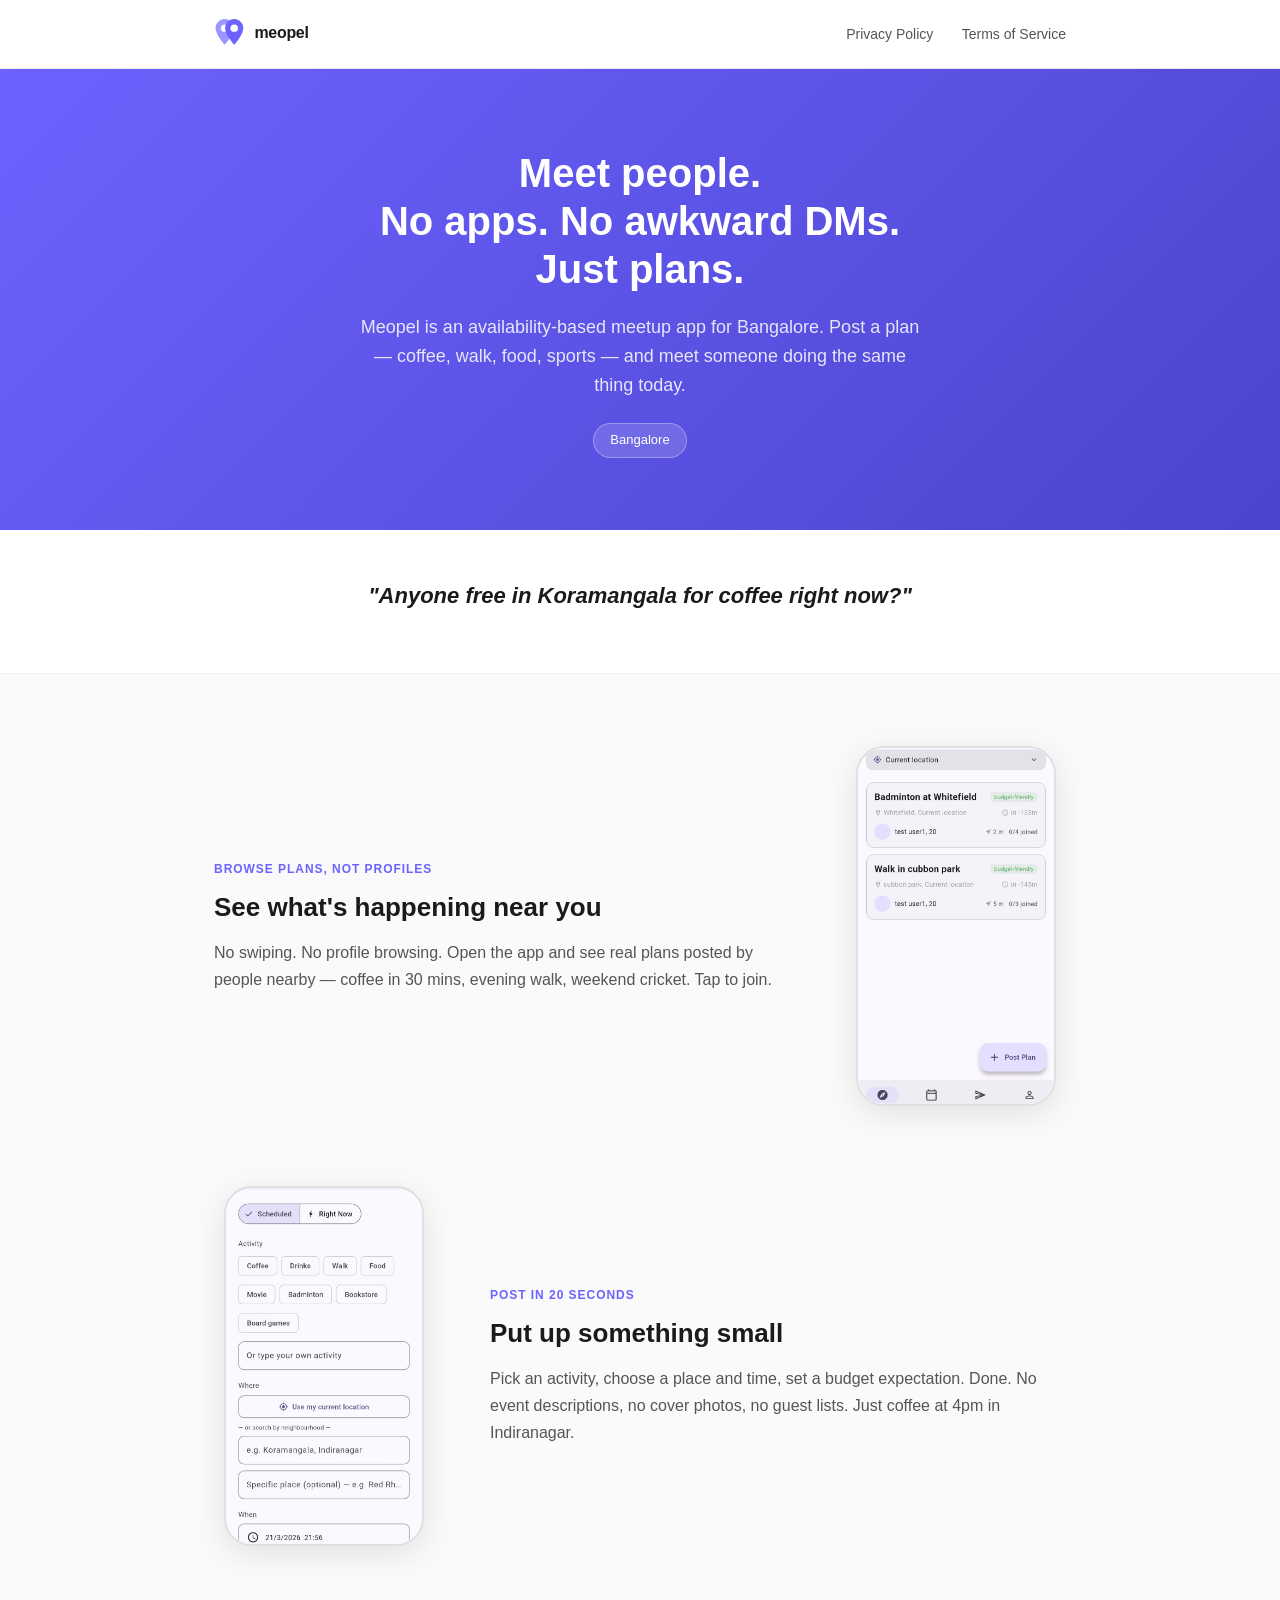
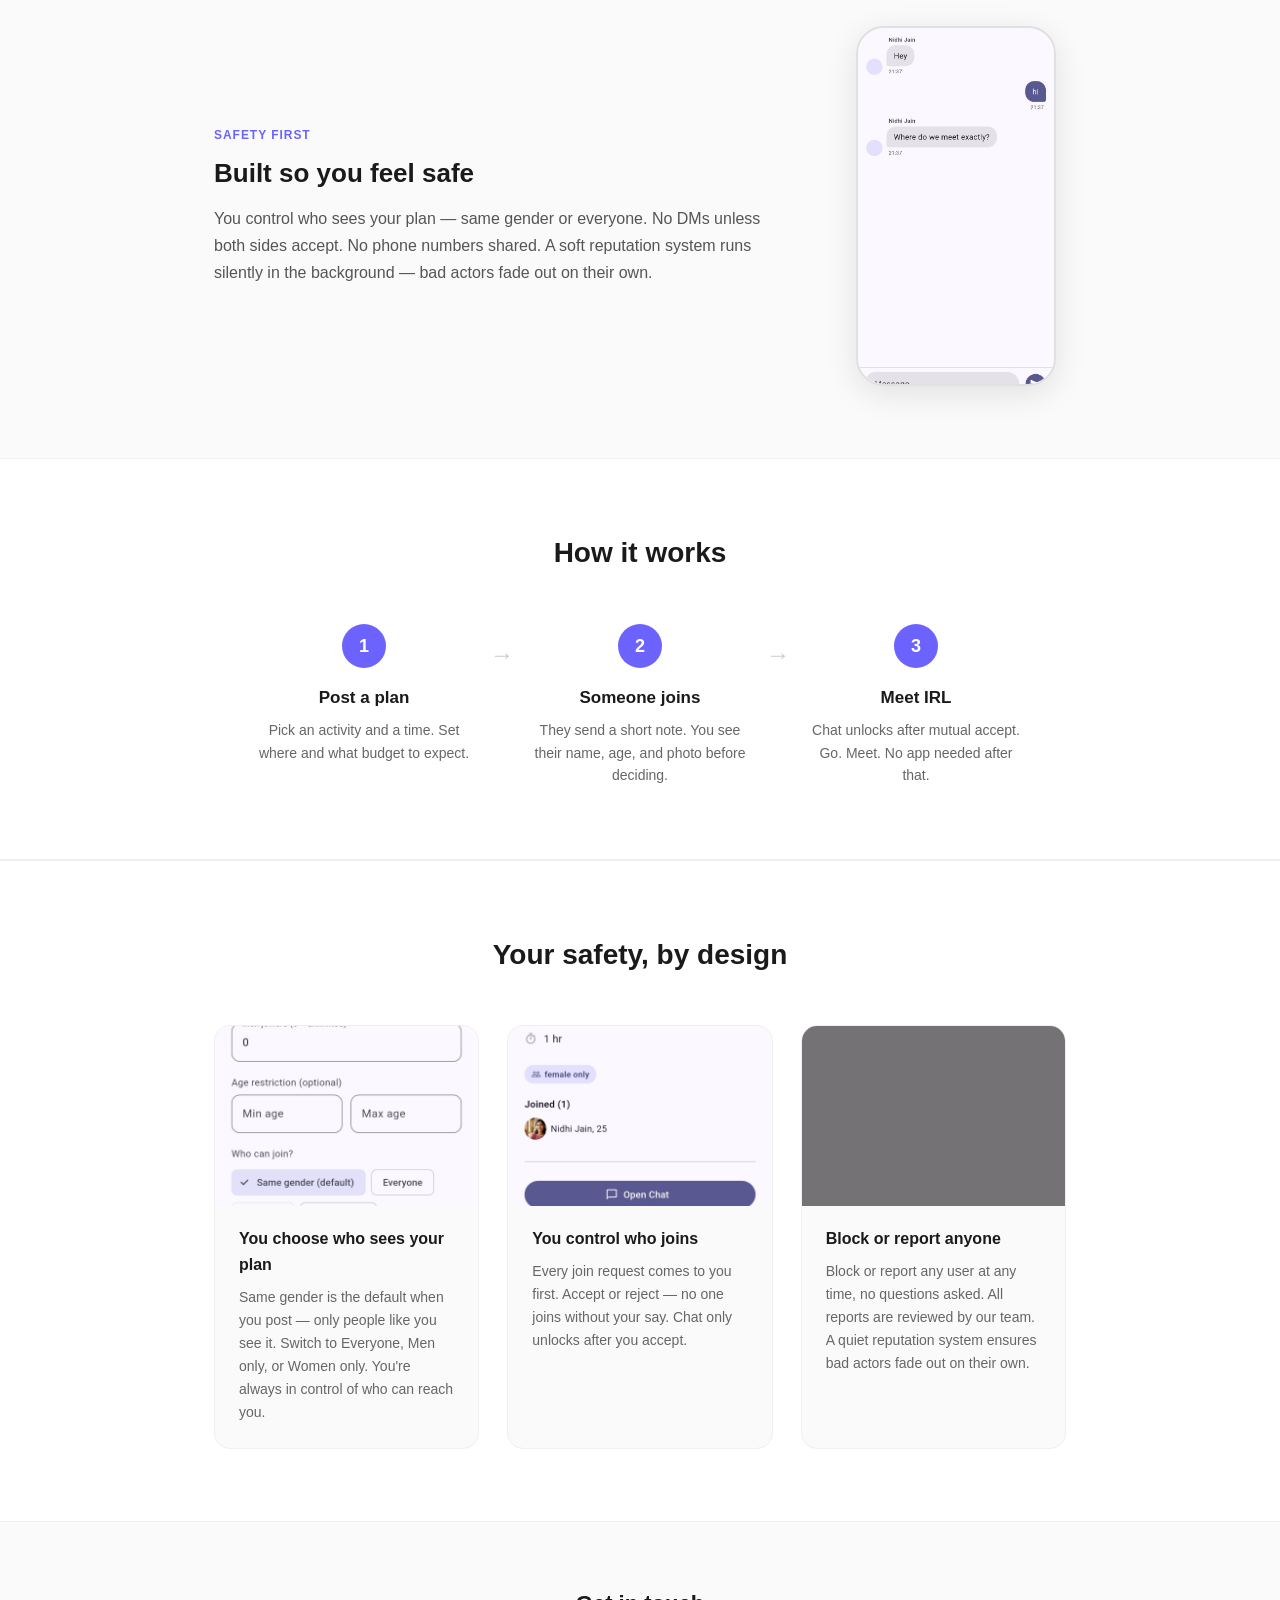
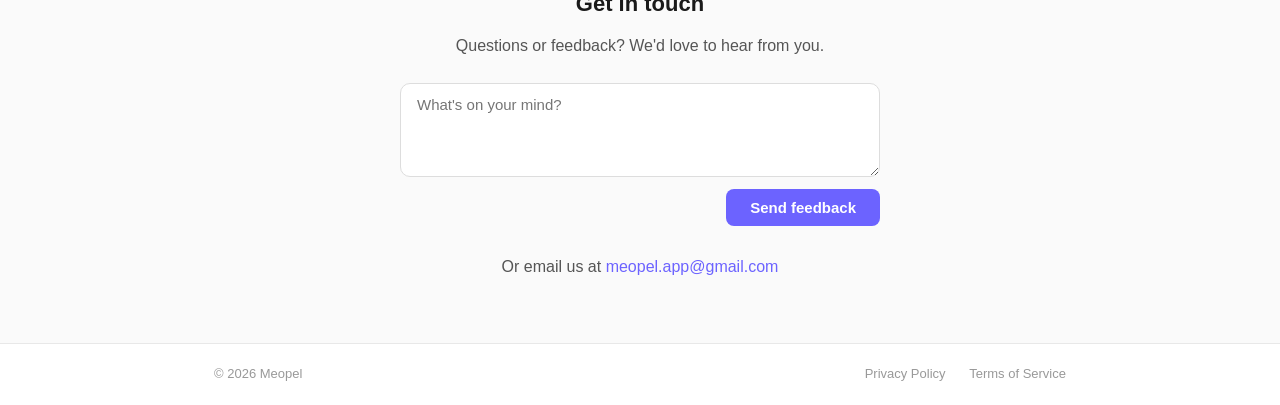
==== index.html @ 5ea1b0dd "Update safety section: new screenshots, rewrite card copy" ====
<!DOCTYPE html>
<html lang="en">
<head>
  <meta charset="UTF-8" />
  <meta name="viewport" content="width=device-width, initial-scale=1.0" />
  <title>Meopel — Meet People</title>
  <link rel="icon" type="image/svg+xml" href="icon.svg" />
  <link rel="stylesheet" href="style.css" />
</head>
<body>
  <header>
    <div class="container">
      <img src="logo.svg" alt="Meopel" class="logo" />
      <nav>
        <a href="privacy.html">Privacy Policy</a>
        <a href="terms.html">Terms of Service</a>
      </nav>
    </div>
  </header>

  <main>

    <!-- Hero -->
    <section class="hero">
      <div class="container">
        <h1>Meet people.<br>No apps. No awkward DMs.<br>Just plans.</h1>
        <p>Meopel is an availability-based meetup app for Bangalore. Post a plan — coffee, walk, food, sports — and meet someone doing the same thing today.</p>
        <span class="badge">Bangalore</span>
      </div>
    </section>

    <!-- Problem -->
    <section class="problem">
      <div class="container">
        <p class="problem-quote">"Anyone free in Koramangala for coffee right now?"</p>
      </div>
    </section>

    <!-- Features -->
    <section class="features">
      <div class="container">

        <div class="feature">
          <div class="feature-text">
            <div class="feature-tag">Browse plans, not profiles</div>
            <h2>See what's happening near you</h2>
            <p>No swiping. No profile browsing. Open the app and see real plans posted by people nearby — coffee in 30 mins, evening walk, weekend cricket. Tap to join.</p>
          </div>
          <div class="phone-mock">
            <div class="phone-screen">
              <img src="ss-feed.jpg" alt="Plans feed" />
            </div>
          </div>
        </div>

        <div class="feature feature-reverse">
          <div class="feature-text">
            <div class="feature-tag">Post in 20 seconds</div>
            <h2>Put up something small</h2>
            <p>Pick an activity, choose a place and time, set a budget expectation. Done. No event descriptions, no cover photos, no guest lists. Just coffee at 4pm in Indiranagar.</p>
          </div>
          <div class="phone-mock">
            <div class="phone-screen">
              <img src="ss-post.jpg" alt="Post a plan" />
            </div>
          </div>
        </div>

        <div class="feature">
          <div class="feature-text">
            <div class="feature-tag">Safety first</div>
            <h2>Built so you feel safe</h2>
            <p>You control who sees your plan — same gender or everyone. No DMs unless both sides accept. No phone numbers shared. A soft reputation system runs silently in the background — bad actors fade out on their own.</p>
          </div>
          <div class="phone-mock">
            <div class="phone-screen">
              <img src="ss-chat.jpg" alt="Chat screen" />
            </div>
          </div>
        </div>

      </div>
    </section>

    <!-- How it works -->
    <section class="how">
      <div class="container">
        <h2 class="section-title">How it works</h2>
        <div class="steps">
          <div class="step">
            <div class="step-num">1</div>
            <h3>Post a plan</h3>
            <p>Pick an activity and a time. Set where and what budget to expect.</p>
          </div>
          <div class="step-arrow">→</div>
          <div class="step">
            <div class="step-num">2</div>
            <h3>Someone joins</h3>
            <p>They send a short note. You see their name, age, and photo before deciding.</p>
          </div>
          <div class="step-arrow">→</div>
          <div class="step">
            <div class="step-num">3</div>
            <h3>Meet IRL</h3>
            <p>Chat unlocks after mutual accept. Go. Meet. No app needed after that.</p>
          </div>
        </div>
      </div>
    </section>

    <!-- Safety -->
    <section class="safety">
      <div class="container">
        <h2 class="section-title">Your safety, by design</h2>
        <div class="safety-grid">
          <div class="safety-card">
            <img src="same_gender_default.jpg" alt="Same gender default when posting" class="safety-img" />
            <h3>You choose who sees your plan</h3>
            <p>Same gender is the default when you post — only people like you see it. Switch to Everyone, Men only, or Women only. You're always in control of who can reach you.</p>
          </div>
          <div class="safety-card">
            <img src="accep_reject.jpg" alt="Accept or reject join requests" class="safety-img" />
            <h3>You control who joins</h3>
            <p>Every join request comes to you first. Accept or reject — no one joins without your say. Chat only unlocks after you accept.</p>
          </div>
          <div class="safety-card">
            <img src="block_user.jpg" alt="Block and report" class="safety-img" />
            <h3>Block or report anyone</h3>
            <p>Block or report any user at any time, no questions asked. All reports are reviewed by our team. A quiet reputation system ensures bad actors fade out on their own.</p>
          </div>
        </div>
      </div>
    </section>

    <!-- Contact -->
    <section class="contact">
      <div class="container">
        <h2>Get in touch</h2>
        <p>Questions or feedback? We'd love to hear from you.</p>
        <form class="feedback-form" id="feedbackForm">
          <textarea id="feedbackMessage" placeholder="What's on your mind?" rows="4" required></textarea>
          <button type="submit" id="feedbackBtn">Send feedback</button>
          <p id="feedbackStatus" class="feedback-status"></p>
        </form>
        <p class="contact-email">Or email us at <a href="mailto:meopel.app@gmail.com">meopel.app@gmail.com</a></p>
      </div>
    </section>

    <script>
      document.getElementById('feedbackForm').addEventListener('submit', async function(e) {
        e.preventDefault();
        const message = document.getElementById('feedbackMessage').value.trim();
        const btn = document.getElementById('feedbackBtn');
        const status = document.getElementById('feedbackStatus');
        if (!message) return;
        btn.disabled = true;
        btn.textContent = 'Sending…';
        status.textContent = '';
        try {
          const res = await fetch('https://prod.meopel.com/api/app-feedback', {
            method: 'POST',
            headers: { 'Content-Type': 'application/json' },
            body: JSON.stringify({ message, source: 'website' }),
          });
          const data = await res.json();
          if (data.success) {
            status.textContent = 'Thanks! We\'ll get back to you.';
            status.className = 'feedback-status success';
            document.getElementById('feedbackMessage').value = '';
          } else {
            throw new Error(data.message || 'Something went wrong');
          }
        } catch (err) {
          status.textContent = err.message;
          status.className = 'feedback-status error';
        } finally {
          btn.disabled = false;
          btn.textContent = 'Send feedback';
        }
      });
    </script>

  </main>

  <footer>
    <div class="container">
      <span>© 2026 Meopel</span>
      <nav>
        <a href="privacy.html">Privacy Policy</a>
        <a href="terms.html">Terms of Service</a>
      </nav>
    </div>
  </footer>
</body>
</html>
---- style.css ----
*, *::before, *::after { box-sizing: border-box; margin: 0; padding: 0; }

body {
  font-family: -apple-system, BlinkMacSystemFont, 'Segoe UI', sans-serif;
  background: #fafafa;
  color: #1a1a1a;
  line-height: 1.6;
}

.container {
  max-width: 900px;
  margin: 0 auto;
  padding: 0 24px;
}

/* Header */
header {
  border-bottom: 1px solid #e8e8e8;
  padding: 18px 0;
  background: #fff;
  position: sticky;
  top: 0;
  z-index: 10;
}

header .container {
  display: flex;
  align-items: center;
  justify-content: space-between;
}

.logo {
  height: 32px;
  width: auto;
  display: block;
}

nav a {
  margin-left: 24px;
  color: #555;
  text-decoration: none;
  font-size: 14px;
}

nav a:hover { color: #6C63FF; }

/* Hero */
.hero {
  background: linear-gradient(135deg, #6C63FF 0%, #4B44CC 100%);
  padding: 80px 0 72px;
  text-align: center;
}

.hero h1 {
  font-size: 40px;
  font-weight: 800;
  color: #fff;
  margin-bottom: 20px;
  line-height: 1.2;
}

.hero p {
  font-size: 18px;
  color: rgba(255,255,255,0.85);
  max-width: 560px;
  margin: 0 auto 24px;
}

.badge {
  display: inline-block;
  background: rgba(255,255,255,0.15);
  color: #fff;
  font-size: 13px;
  padding: 6px 16px;
  border-radius: 20px;
  border: 1px solid rgba(255,255,255,0.3);
}

/* Problem */
.problem {
  background: #fff;
  padding: 48px 0;
  text-align: center;
  border-bottom: 1px solid #f0f0f0;
}

.problem-quote {
  font-size: 22px;
  font-weight: 600;
  color: #1a1a1a;
  font-style: italic;
  margin-bottom: 12px;
}

.problem-sub {
  font-size: 16px;
  color: #777;
}

/* Features */
.features {
  padding: 72px 0;
  background: #fafafa;
}

.feature {
  display: flex;
  align-items: center;
  gap: 56px;
  margin-bottom: 80px;
}

.feature:last-child { margin-bottom: 0; }

.feature-reverse {
  flex-direction: row-reverse;
}

.feature-text {
  flex: 1;
}

.feature-tag {
  font-size: 12px;
  font-weight: 600;
  text-transform: uppercase;
  letter-spacing: 0.08em;
  color: #6C63FF;
  margin-bottom: 12px;
}

.feature-text h2 {
  font-size: 26px;
  font-weight: 700;
  color: #1a1a1a;
  margin-bottom: 14px;
  line-height: 1.3;
}

.feature-text p {
  font-size: 16px;
  color: #555;
  line-height: 1.7;
}

/* Phone mockup */
.phone-mock {
  flex: 0 0 220px;
  display: flex;
  justify-content: center;
}

.phone-screen {
  width: 200px;
  height: 360px;
  background: #fff;
  border-radius: 28px;
  border: 2px solid #e0e0e0;
  box-shadow: 0 8px 32px rgba(0,0,0,0.10);
  display: flex;
  align-items: center;
  justify-content: center;
  overflow: hidden;
}

.phone-screen img {
  width: 100%;
  height: 100%;
  object-fit: cover;
  border-radius: 26px;
}

.mock-label {
  font-size: 13px;
  color: #bbb;
  text-align: center;
  padding: 16px;
}

/* How it works */
.how {
  background: #fff;
  padding: 72px 0;
  border-top: 1px solid #f0f0f0;
  border-bottom: 1px solid #f0f0f0;
}

.section-title {
  font-size: 28px;
  font-weight: 700;
  text-align: center;
  margin-bottom: 48px;
  color: #1a1a1a;
}

.steps {
  display: flex;
  align-items: flex-start;
  justify-content: center;
  gap: 16px;
}

.step {
  flex: 1;
  max-width: 220px;
  text-align: center;
}

.step-num {
  width: 44px;
  height: 44px;
  background: #6C63FF;
  color: #fff;
  border-radius: 50%;
  font-size: 18px;
  font-weight: 700;
  display: flex;
  align-items: center;
  justify-content: center;
  margin: 0 auto 16px;
}

.step h3 {
  font-size: 17px;
  font-weight: 600;
  color: #1a1a1a;
  margin-bottom: 8px;
}

.step p {
  font-size: 14px;
  color: #666;
  line-height: 1.6;
}

.step-arrow {
  font-size: 24px;
  color: #ccc;
  padding-top: 12px;
  flex: 0 0 auto;
}

/* Safety */
.safety {
  background: #fff;
  padding: 72px 0;
  border-top: 1px solid #f0f0f0;
  border-bottom: 1px solid #f0f0f0;
}

.safety-grid {
  display: grid;
  grid-template-columns: repeat(3, 1fr);
  gap: 28px;
}

.safety-card {
  background: #fafafa;
  border: 1px solid #efefef;
  border-radius: 16px;
  overflow: hidden;
}

.safety-img {
  width: 100%;
  height: 180px;
  object-fit: cover;
  display: block;
  background: #efefef;
}

.safety-card h3 {
  font-size: 16px;
  font-weight: 600;
  color: #1a1a1a;
  margin: 20px 24px 8px;
}

.safety-card p {
  font-size: 14px;
  color: #666;
  line-height: 1.65;
  margin: 0 24px 24px;
}

@media (max-width: 640px) {
  .safety-grid {
    grid-template-columns: 1fr;
    gap: 16px;
  }
}

/* Contact */
.contact {
  padding: 64px 0;
  text-align: center;
  background: #fafafa;
}

.contact h2 {
  font-size: 22px;
  font-weight: 700;
  margin-bottom: 12px;
  color: #1a1a1a;
}

.contact p {
  font-size: 16px;
  color: #555;
}

.contact a {
  color: #6C63FF;
  text-decoration: none;
}

.contact a:hover { text-decoration: underline; }

/* Content pages (privacy, terms) */
.content {
  padding: 56px 24px 80px;
  max-width: 760px;
}

.content h1 {
  font-size: 28px;
  font-weight: 700;
  margin-bottom: 8px;
  color: #1a1a1a;
}

.content .updated {
  font-size: 13px;
  color: #999;
  margin-bottom: 40px;
}

.content h2 {
  font-size: 17px;
  font-weight: 600;
  margin: 32px 0 10px;
  color: #1a1a1a;
}

.content p, .content li {
  font-size: 15px;
  color: #444;
  margin-bottom: 10px;
}

.content ul { padding-left: 20px; }

.content a { color: #6C63FF; }

/* Footer */
footer {
  border-top: 1px solid #e8e8e8;
  padding: 20px 0;
  background: #fff;
}

footer .container {
  display: flex;
  align-items: center;
  justify-content: space-between;
  font-size: 13px;
  color: #999;
}

footer nav a {
  margin-left: 20px;
  color: #999;
  font-size: 13px;
}

footer nav a:hover { color: #6C63FF; }

/* Responsive */
@media (max-width: 640px) {
  .hero h1 { font-size: 28px; }
  .hero p { font-size: 16px; }
  header .container, footer .container { flex-direction: column; gap: 12px; }
  nav a { margin-left: 12px; }

  .feature, .feature-reverse {
    flex-direction: column;
    gap: 32px;
    margin-bottom: 56px;
  }

  .phone-mock { flex: 0 0 auto; }

  .steps {
    flex-direction: column;
    align-items: center;
    gap: 32px;
  }

  .step-arrow { display: none; }
  .step { max-width: 100%; }
}

/* Feedback form */
.feedback-form {
  display: flex;
  flex-direction: column;
  gap: 12px;
  max-width: 480px;
  margin: 24px auto 0;
}

.feedback-form textarea {
  width: 100%;
  padding: 12px 16px;
  border: 1.5px solid #ddd;
  border-radius: 10px;
  font-size: 15px;
  font-family: inherit;
  resize: vertical;
  outline: none;
  box-sizing: border-box;
}

.feedback-form textarea:focus { border-color: #6C63FF; }

.feedback-form button {
  align-self: flex-end;
  background: #6C63FF;
  color: #fff;
  border: none;
  border-radius: 8px;
  padding: 10px 24px;
  font-size: 15px;
  font-weight: 600;
  cursor: pointer;
}

.feedback-form button:disabled { opacity: 0.6; cursor: not-allowed; }
.feedback-form button:hover:not(:disabled) { background: #574fd6; }

.feedback-status { font-size: 14px; margin: 0; }
.feedback-status.success { color: #1A6B4A; }
.feedback-status.error { color: #c0392b; }

.contact-email { margin-top: 16px; font-size: 14px; color: #999; }
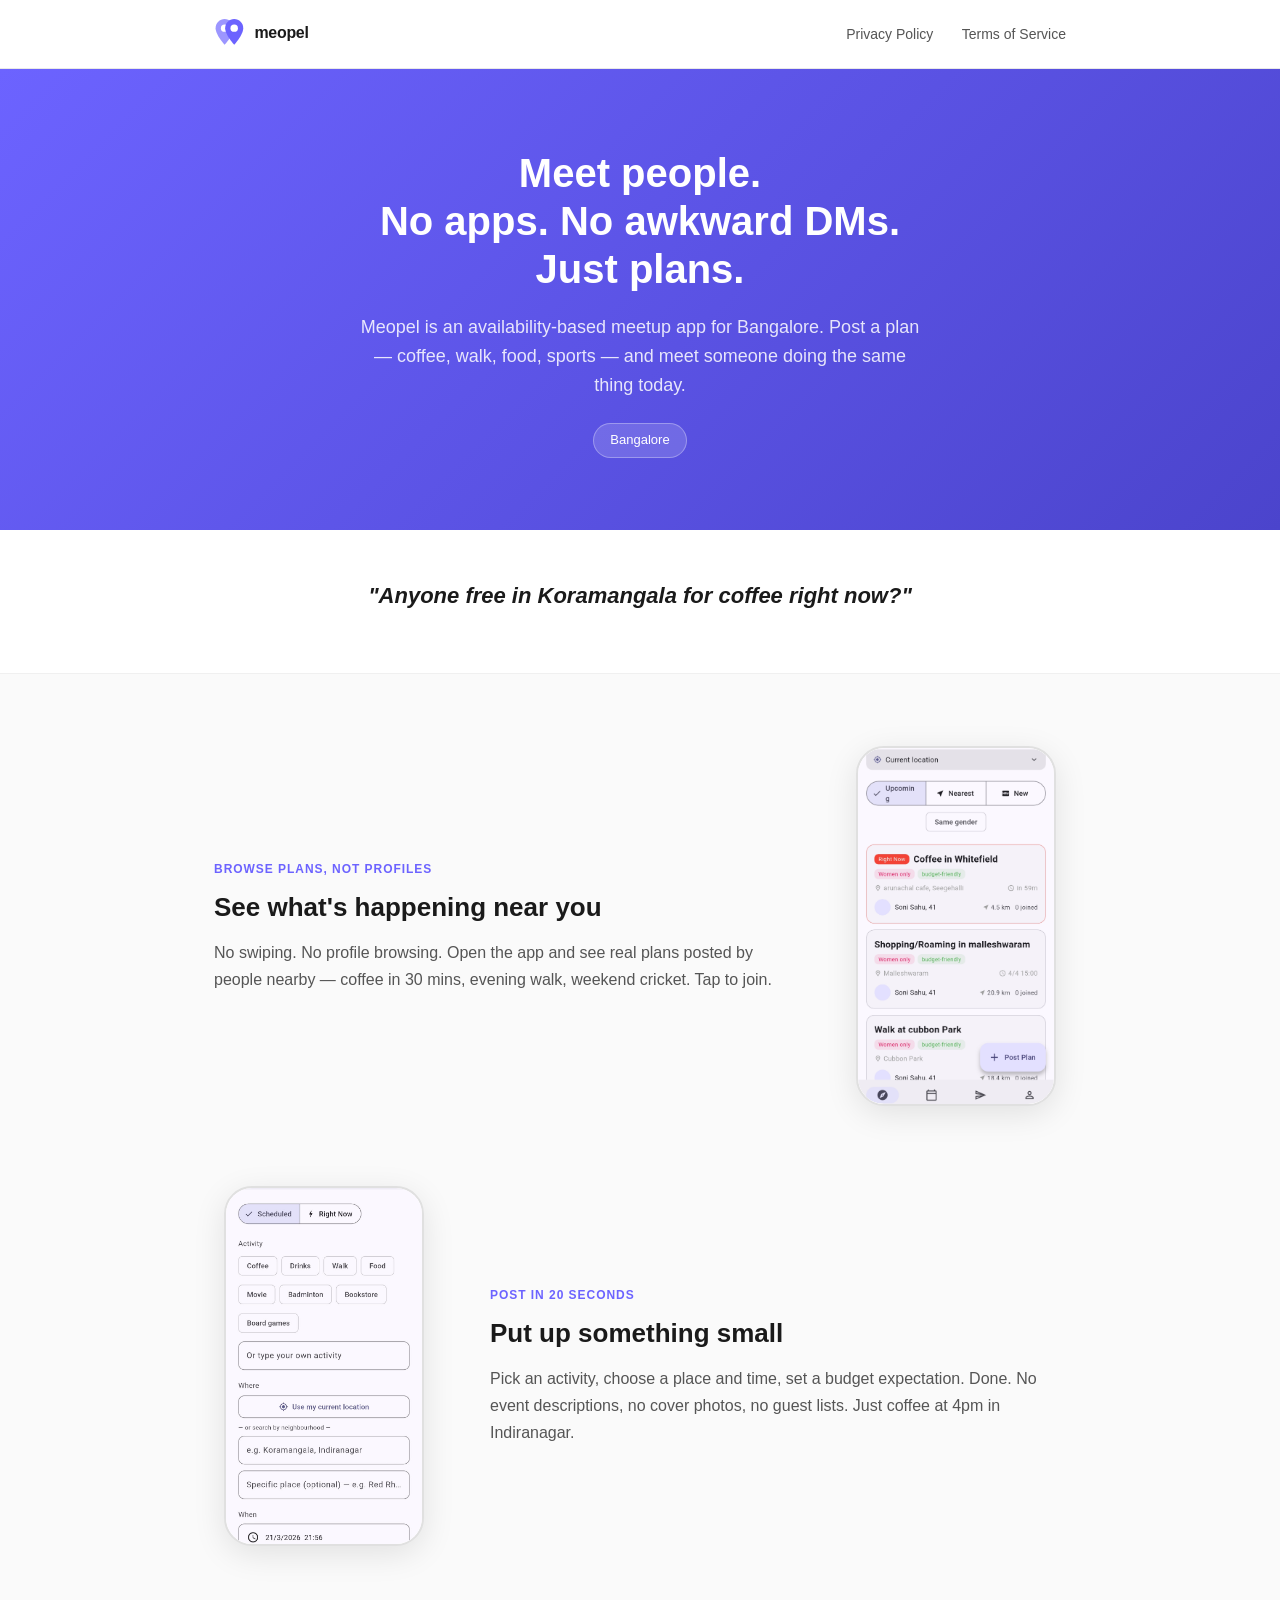
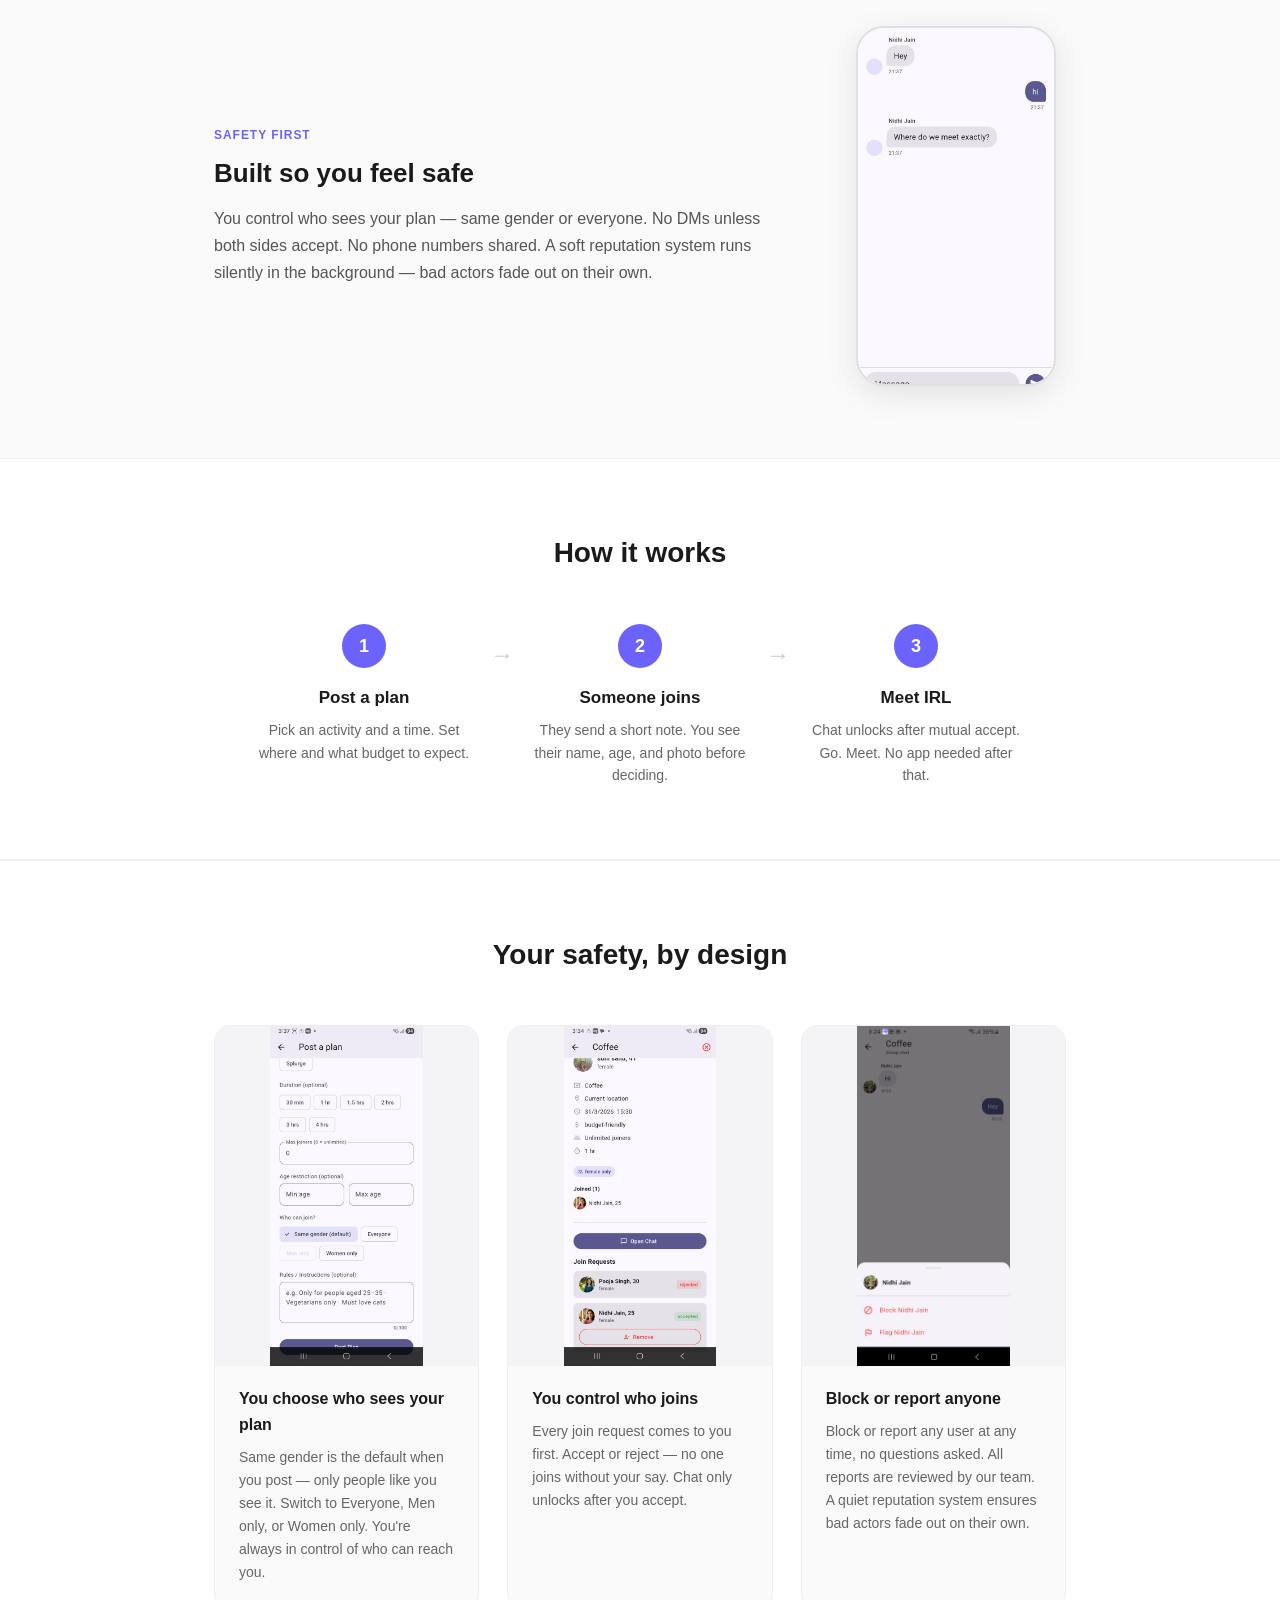
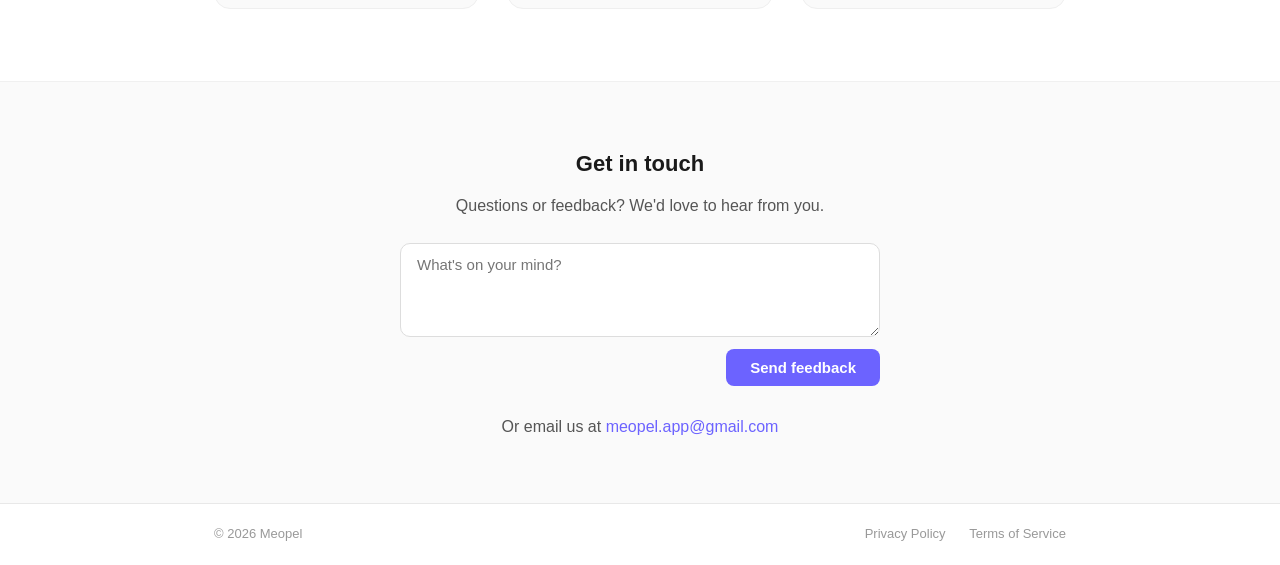
==== commit 388c19c4: "Replace feed screenshot with updated plans screenshot" ====
--- a/index.html
+++ b/index.html
@@ -48,7 +48,7 @@
           </div>
           <div class="phone-mock">
             <div class="phone-screen">
-              <img src="ss-feed.jpg" alt="Plans feed" />
+              <img src="plans.jpg" alt="Plans feed" />
             </div>
           </div>
         </div>
--- a/style.css
+++ b/style.css
@@ -263,10 +263,10 @@
 
 .safety-img {
   width: 100%;
-  height: 180px;
-  object-fit: cover;
+  height: 340px;
+  object-fit: contain;
   display: block;
-  background: #efefef;
+  background: #f4f4f6;
 }
 
 .safety-card h3 {
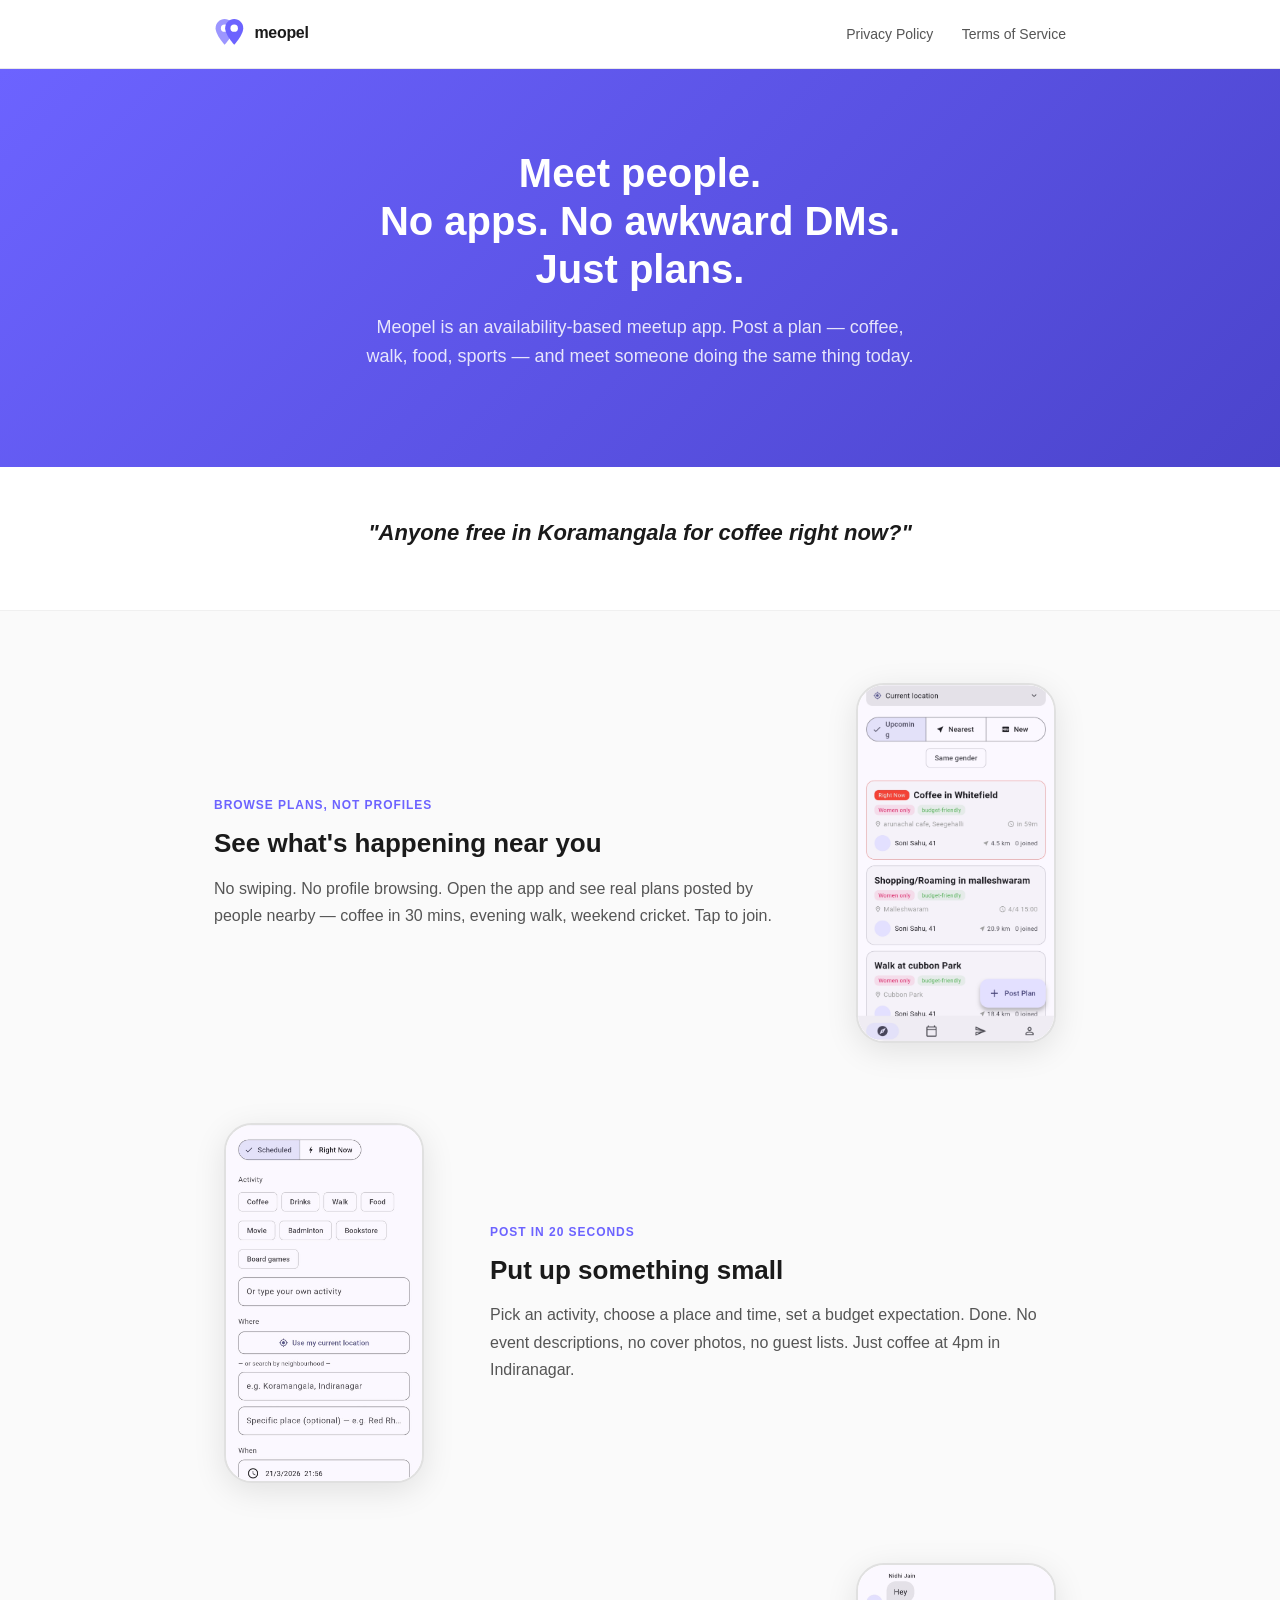
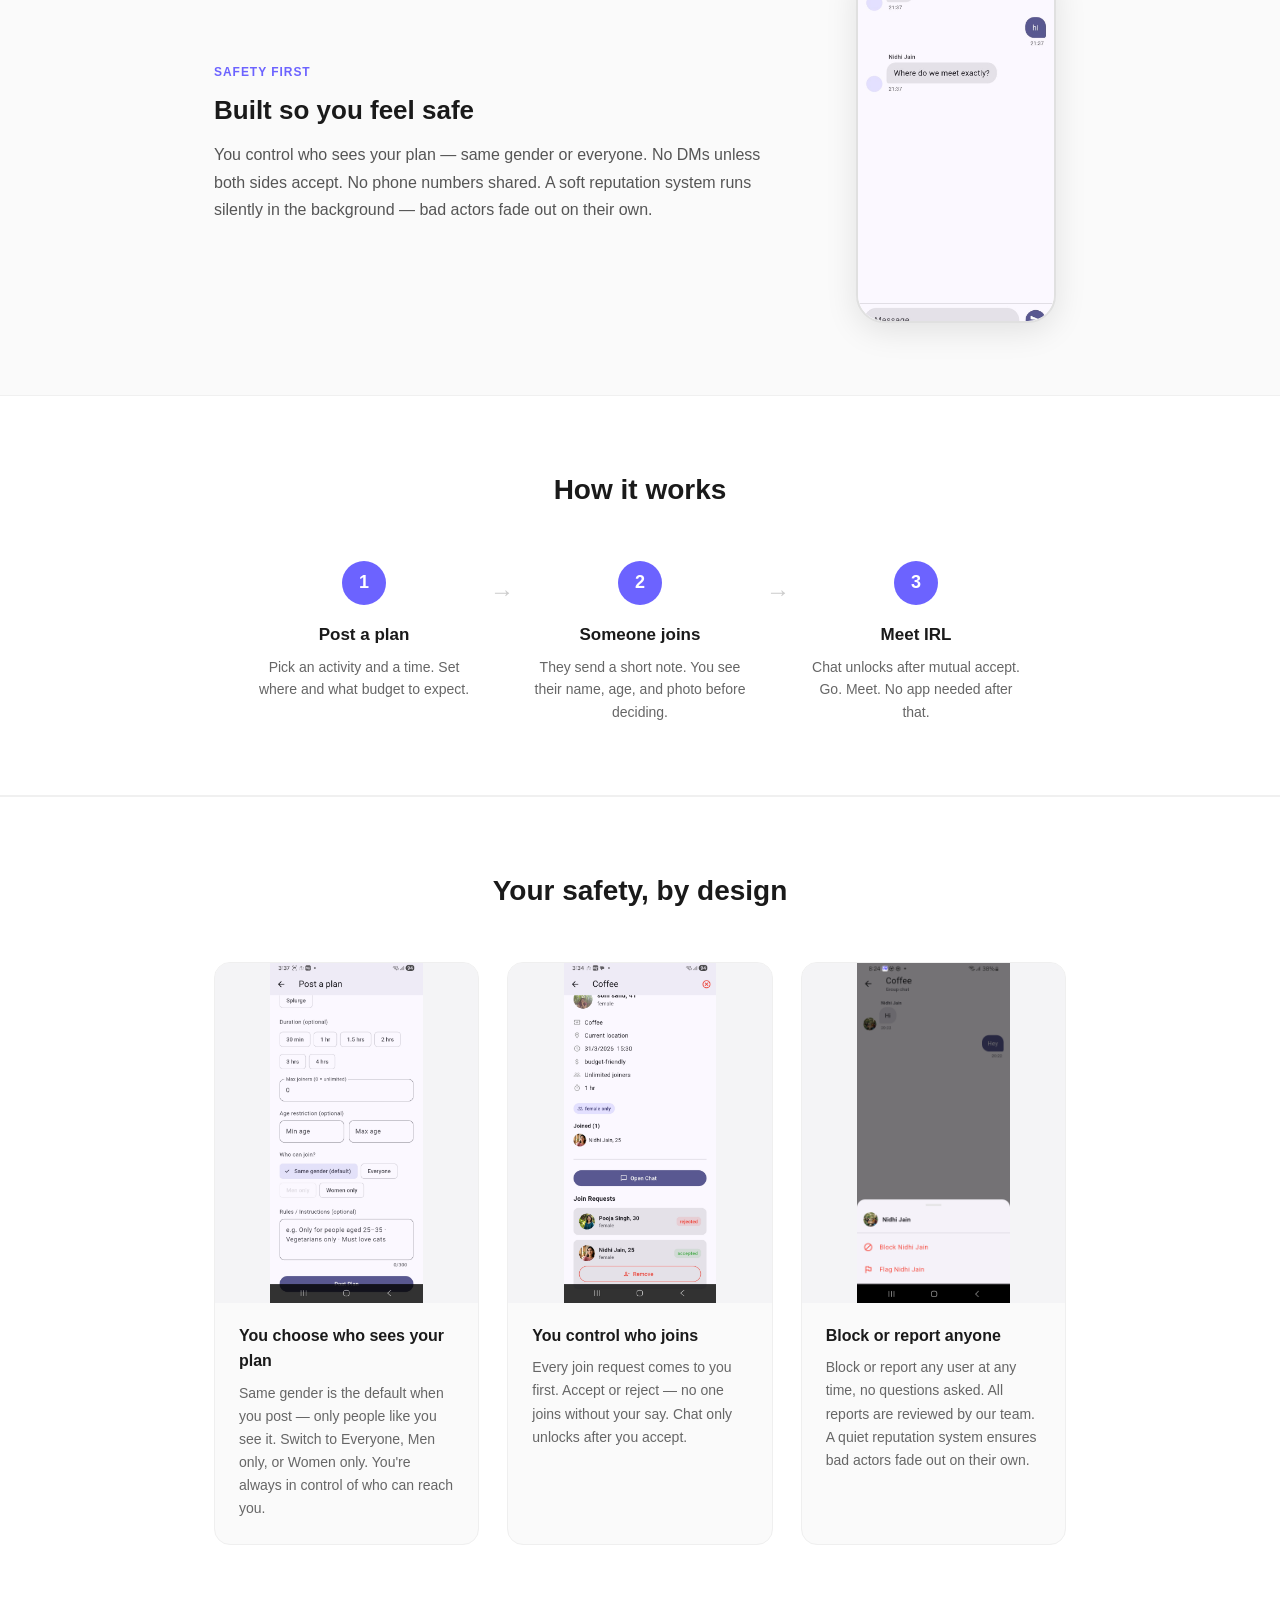
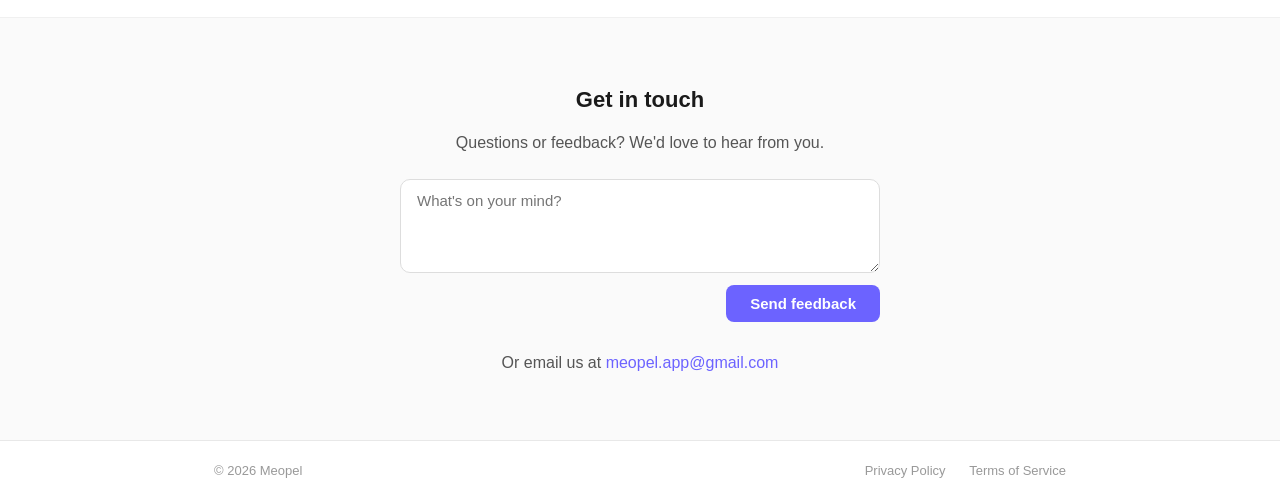
==== commit 75952883: "Remove Bangalore-only mention from hero" ====
--- a/index.html
+++ b/index.html
@@ -24,8 +24,7 @@
     <section class="hero">
       <div class="container">
         <h1>Meet people.<br>No apps. No awkward DMs.<br>Just plans.</h1>
-        <p>Meopel is an availability-based meetup app for Bangalore. Post a plan — coffee, walk, food, sports — and meet someone doing the same thing today.</p>
-        <span class="badge">Bangalore</span>
+        <p>Meopel is an availability-based meetup app. Post a plan — coffee, walk, food, sports — and meet someone doing the same thing today.</p>
       </div>
     </section>
 
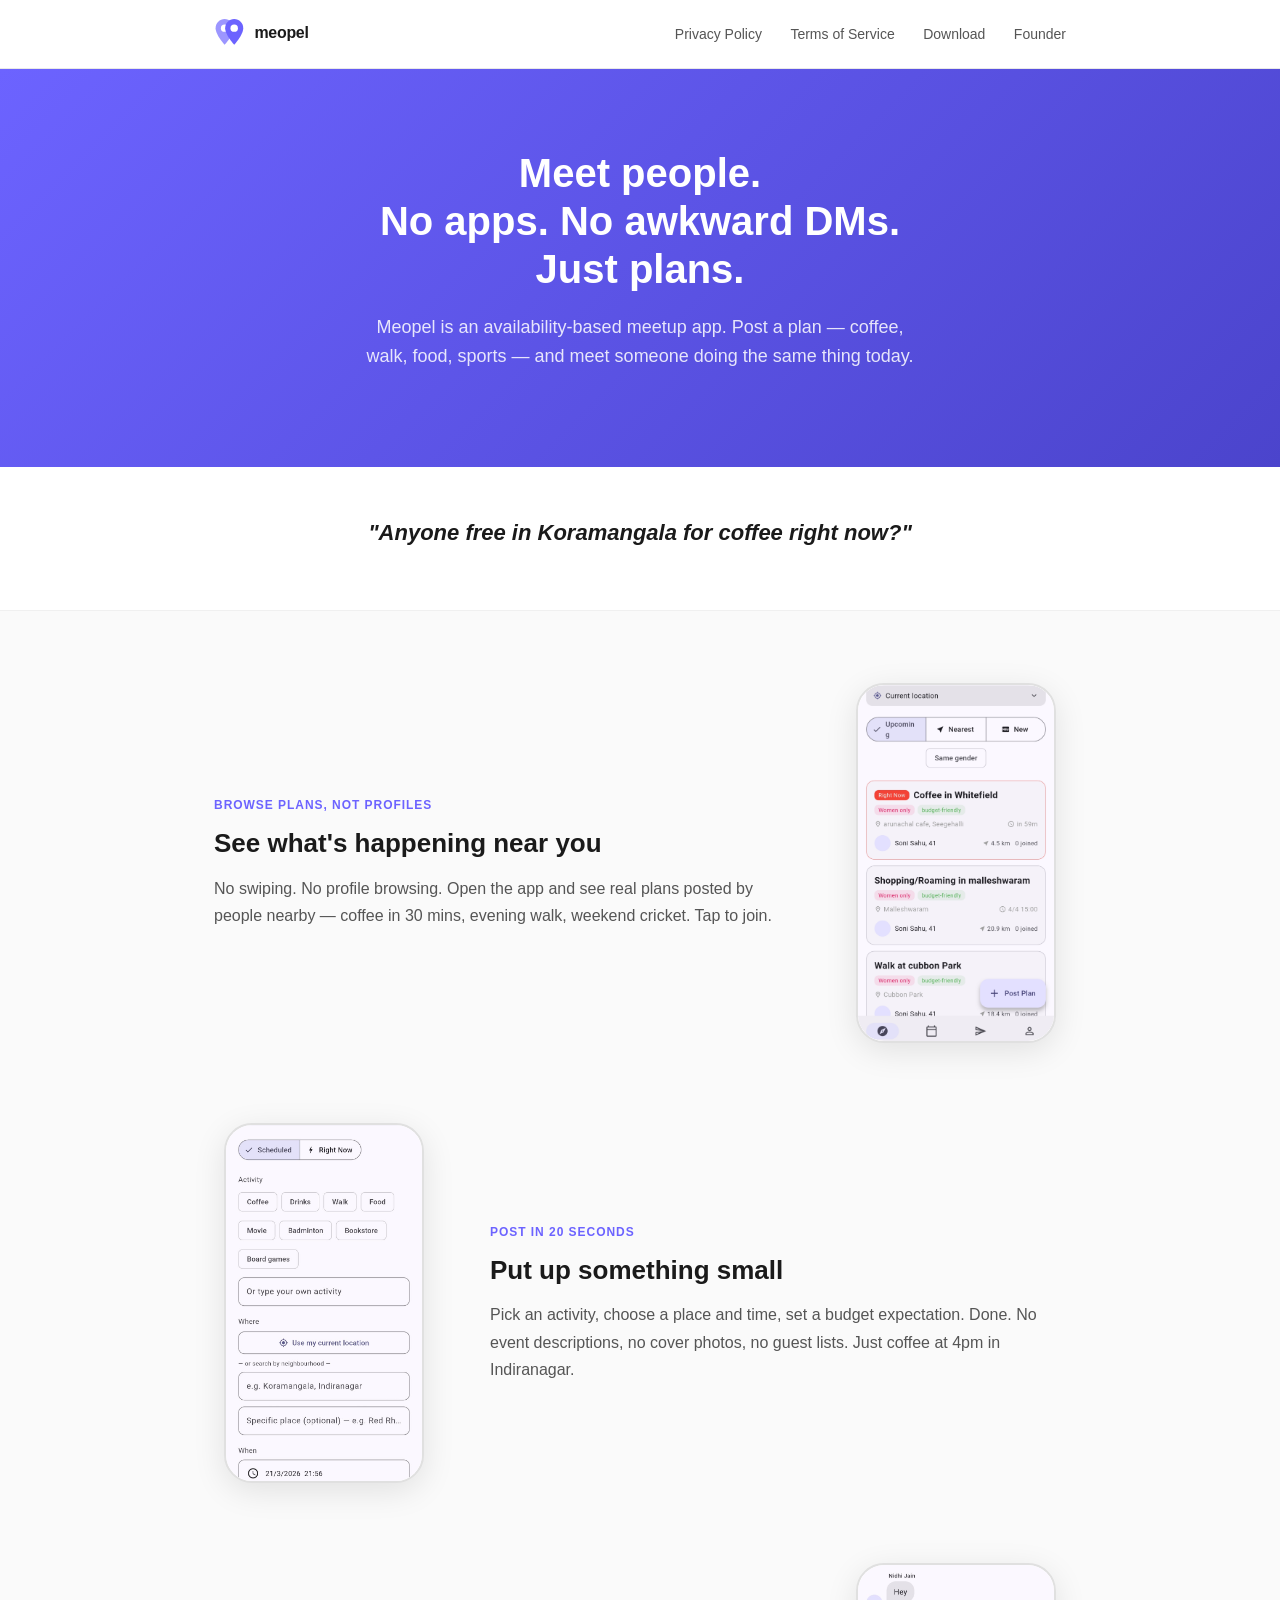
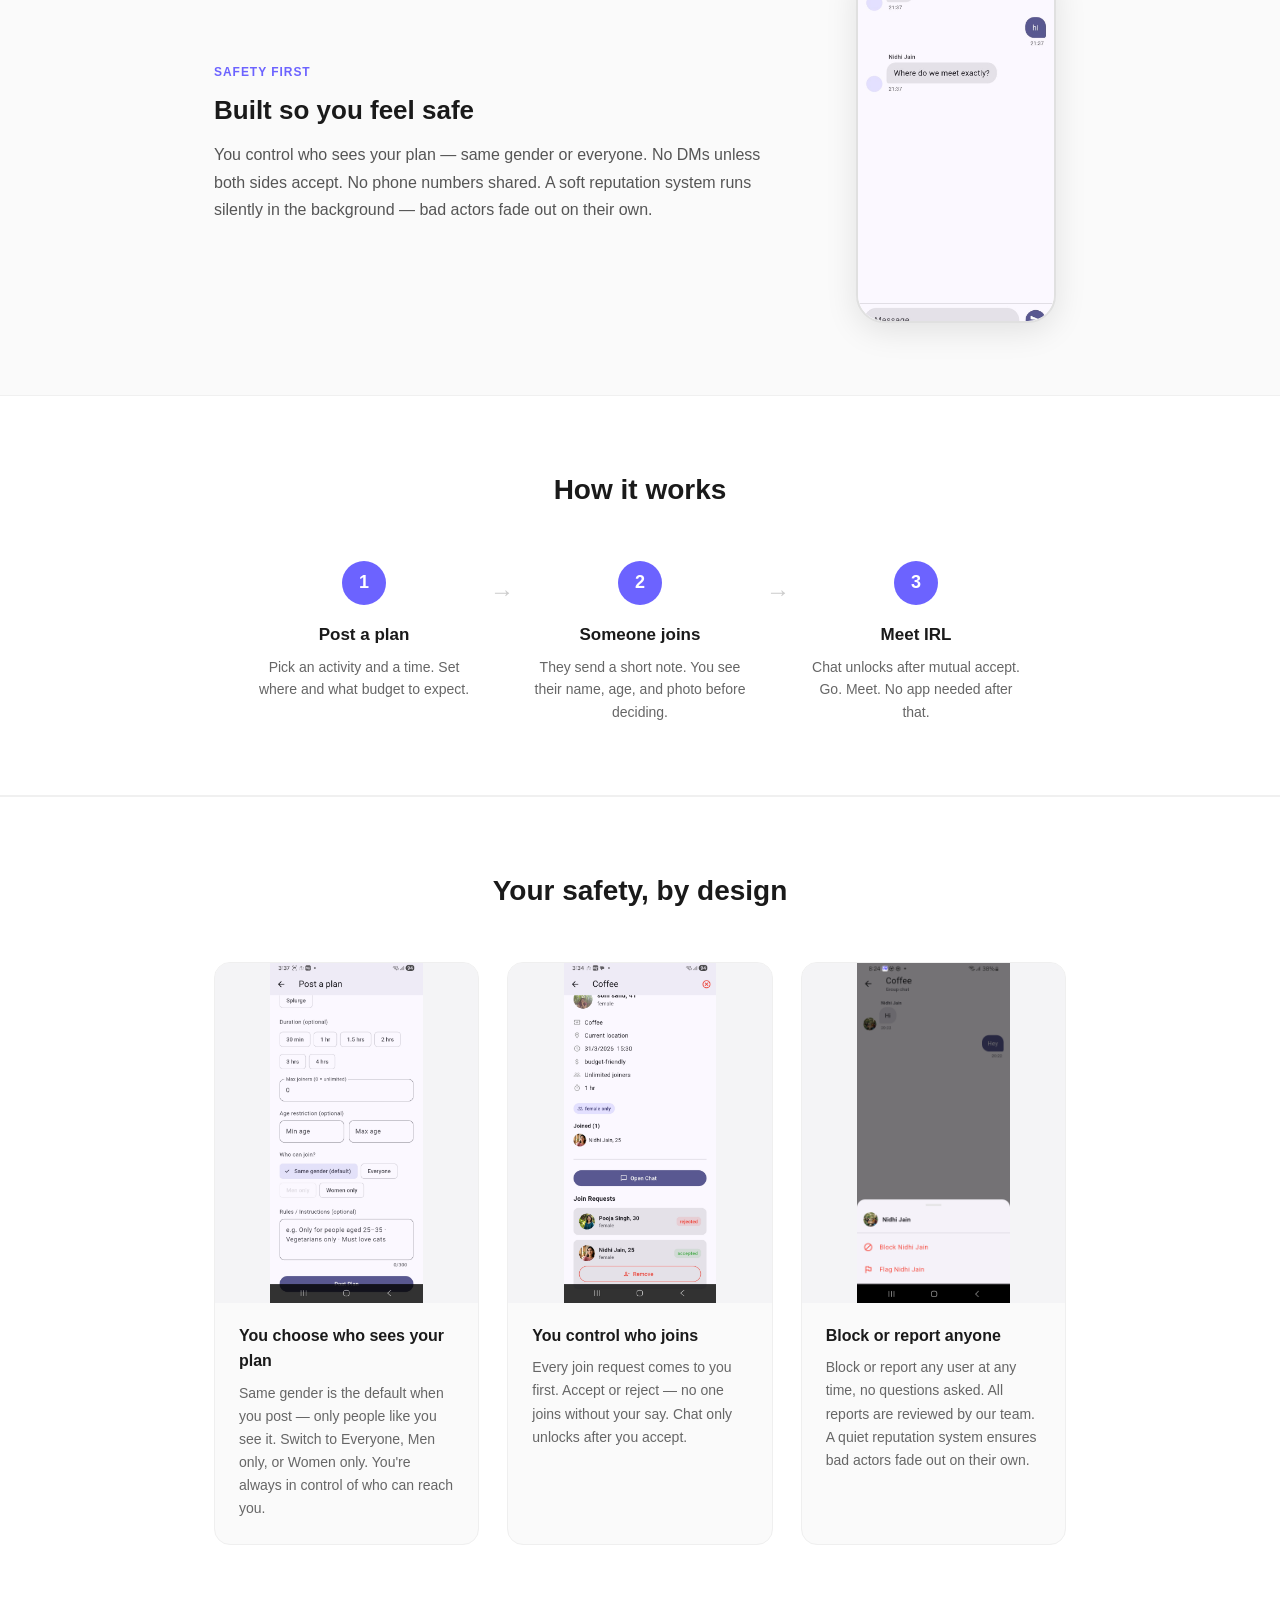
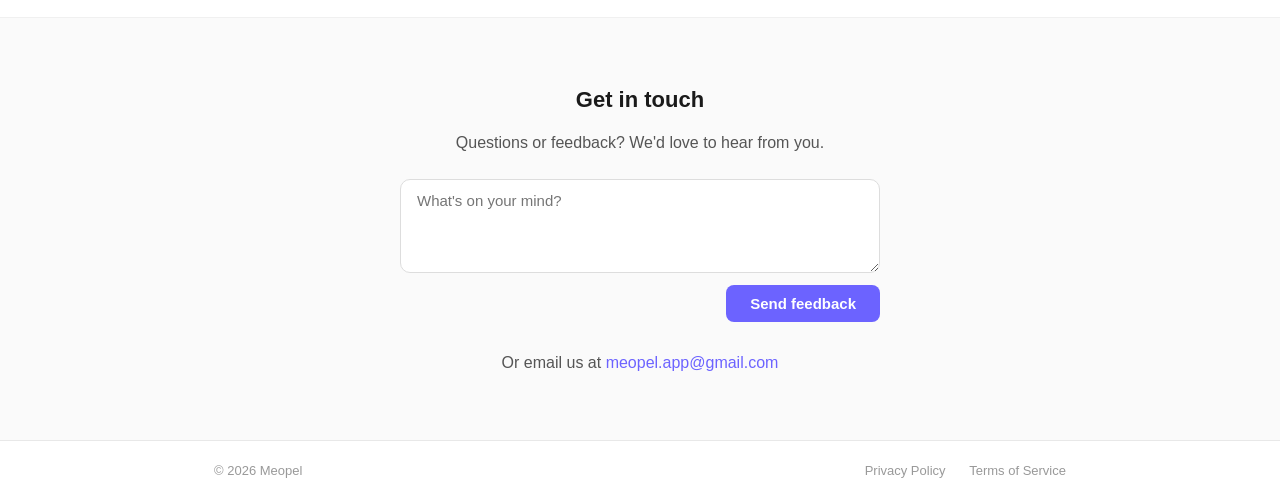
==== commit d43d72a2: "Add download page, founder link, and platform CTAs - New download.html with Web, Android, iOS cards " ====
--- a/index.html
+++ b/index.html
@@ -14,6 +14,8 @@
       <nav>
         <a href="privacy.html">Privacy Policy</a>
         <a href="terms.html">Terms of Service</a>
+        <a href="download.html">Download</a>
+        <a href="founder.html">Founder</a>
       </nav>
     </div>
   </header>
@@ -144,6 +146,31 @@
         <p class="contact-email">Or email us at <a href="mailto:meopel.app@gmail.com">meopel.app@gmail.com</a></p>
       </div>
     </section>
+
+    <script>
+      function toggleDownloadMenu(e) {
+        if (e.preventDefault) e.preventDefault();
+        var btn = e.target || e;
+        var menu = document.getElementById('downloadMenu');
+        var open = menu.style.display === 'flex';
+        menu.style.display = open ? 'none' : 'flex';
+        btn.textContent = open ? 'Download ▾' : 'Download ▴';
+        if (open) document.getElementById('androidNote').style.display = 'none';
+      }
+      function toggleAndroidNote(btn) {
+        var note = document.getElementById('androidNote');
+        var visible = note.style.display === 'block';
+        note.style.display = visible ? 'none' : 'block';
+        btn.textContent = visible ? 'Android' : 'Android ✕';
+      }
+      document.addEventListener('click', function(e) {
+        var menu = document.getElementById('downloadMenu');
+        if (menu.style.display === 'flex' && !menu.contains(e.target) && !e.target.classList.contains('header-download-btn')) {
+          menu.style.display = 'none';
+          document.querySelector('.header-download-btn').textContent = 'Download ▾';
+        }
+      });
+    </script>
 
     <script>
       document.getElementById('feedbackForm').addEventListener('submit', async function(e) {
--- a/style.css
+++ b/style.css
@@ -43,6 +43,84 @@
 }
 
 nav a:hover { color: #6C63FF; }
+
+/* Header download dropdown */
+header .container {
+  position: relative;
+}
+
+.header-download-btn {
+  margin-left: 24px;
+  color: #555;
+  font-size: 14px;
+  text-decoration: none;
+  cursor: pointer;
+}
+
+.header-download-btn:hover { color: #6C63FF; }
+
+.header-download-menu {
+  display: none;
+  position: absolute;
+  top: calc(100% + 10px);
+  right: 24px;
+  background: #fff;
+  border: 1px solid #e8e8e8;
+  border-radius: 12px;
+  box-shadow: 0 8px 24px rgba(0,0,0,0.10);
+  padding: 8px;
+  min-width: 220px;
+  z-index: 100;
+  flex-direction: column;
+  gap: 2px;
+}
+
+.header-download-menu.open { display: flex; }
+
+.header-download-menu a,
+.header-download-menu button,
+.header-download-menu .header-download-disabled {
+  display: block;
+  width: 100%;
+  padding: 10px 14px;
+  font-size: 14px;
+  font-weight: 500;
+  border-radius: 8px;
+  text-decoration: none;
+  text-align: left;
+  box-sizing: border-box;
+}
+
+.header-download-menu a {
+  color: #1a1a1a;
+}
+
+.header-download-menu a:hover { background: #f4f3ff; color: #6C63FF; }
+
+.header-download-menu button {
+  background: none;
+  border: none;
+  cursor: pointer;
+  font-family: inherit;
+  color: #1a1a1a;
+}
+
+.header-download-menu button:hover { background: #f4f3ff; color: #6C63FF; }
+
+.header-download-disabled {
+  color: #bbb;
+  cursor: default;
+}
+
+.header-download-note {
+  display: none;
+  font-size: 12px;
+  color: #777;
+  padding: 4px 14px 10px;
+  line-height: 1.5;
+}
+
+.header-download-note a { color: #6C63FF; }
 
 /* Hero */
 .hero {
@@ -64,6 +142,63 @@
   color: rgba(255,255,255,0.85);
   max-width: 560px;
   margin: 0 auto 24px;
+}
+
+.cta-buttons {
+  display: flex;
+  gap: 12px;
+  justify-content: center;
+  flex-wrap: wrap;
+  margin-top: 32px;
+}
+
+.cta-btn {
+  display: inline-block;
+  padding: 12px 24px;
+  border-radius: 10px;
+  font-size: 15px;
+  font-weight: 600;
+  text-decoration: none;
+  cursor: pointer;
+}
+
+.cta-primary {
+  background: #fff;
+  color: #6C63FF;
+}
+
+.cta-primary:hover { background: #f0eeff; }
+
+.cta-secondary {
+  background: rgba(255,255,255,0.15);
+  color: #fff;
+  border: 1.5px solid rgba(255,255,255,0.5);
+  font-family: inherit;
+}
+
+.cta-secondary:hover { background: rgba(255,255,255,0.25); }
+
+.cta-android-wrap {
+  display: flex;
+  flex-direction: column;
+  align-items: center;
+  gap: 6px;
+}
+
+.cta-note {
+  display: none;
+  font-size: 12px;
+  color: rgba(255,255,255,0.7);
+  text-align: center;
+  max-width: 220px;
+  line-height: 1.5;
+}
+
+.cta-disabled {
+  background: rgba(255,255,255,0.08);
+  color: rgba(255,255,255,0.45);
+  border: 1.5px solid rgba(255,255,255,0.2);
+  cursor: default;
 }
 
 .badge {
@@ -287,6 +422,67 @@
   .safety-grid {
     grid-template-columns: 1fr;
     gap: 16px;
+  }
+}
+
+/* Founder strip */
+.founder-strip {
+  background: #fff;
+  padding: 72px 0;
+  border-top: 1px solid #f0f0f0;
+  border-bottom: 1px solid #f0f0f0;
+}
+
+.founder-strip-inner {
+  display: flex;
+  align-items: center;
+  gap: 56px;
+}
+
+.founder-strip-photo {
+  flex: 0 0 160px;
+  width: 160px;
+  height: 190px;
+  object-fit: cover;
+  object-position: center top;
+  border-radius: 14px;
+}
+
+.founder-strip-text {
+  flex: 1;
+}
+
+.founder-strip-text h2 {
+  font-size: 22px;
+  font-weight: 700;
+  color: #1a1a1a;
+  margin-bottom: 12px;
+}
+
+.founder-strip-text p {
+  font-size: 15px;
+  color: #555;
+  line-height: 1.7;
+  margin-bottom: 16px;
+}
+
+.founder-strip-link {
+  font-size: 14px;
+  font-weight: 600;
+  color: #6C63FF;
+  text-decoration: none;
+}
+
+.founder-strip-link:hover { text-decoration: underline; }
+
+@media (max-width: 640px) {
+  .founder-strip-inner {
+    flex-direction: column;
+    gap: 24px;
+    text-align: center;
+  }
+  .founder-strip-photo {
+    flex: 0 0 auto;
   }
 }
 
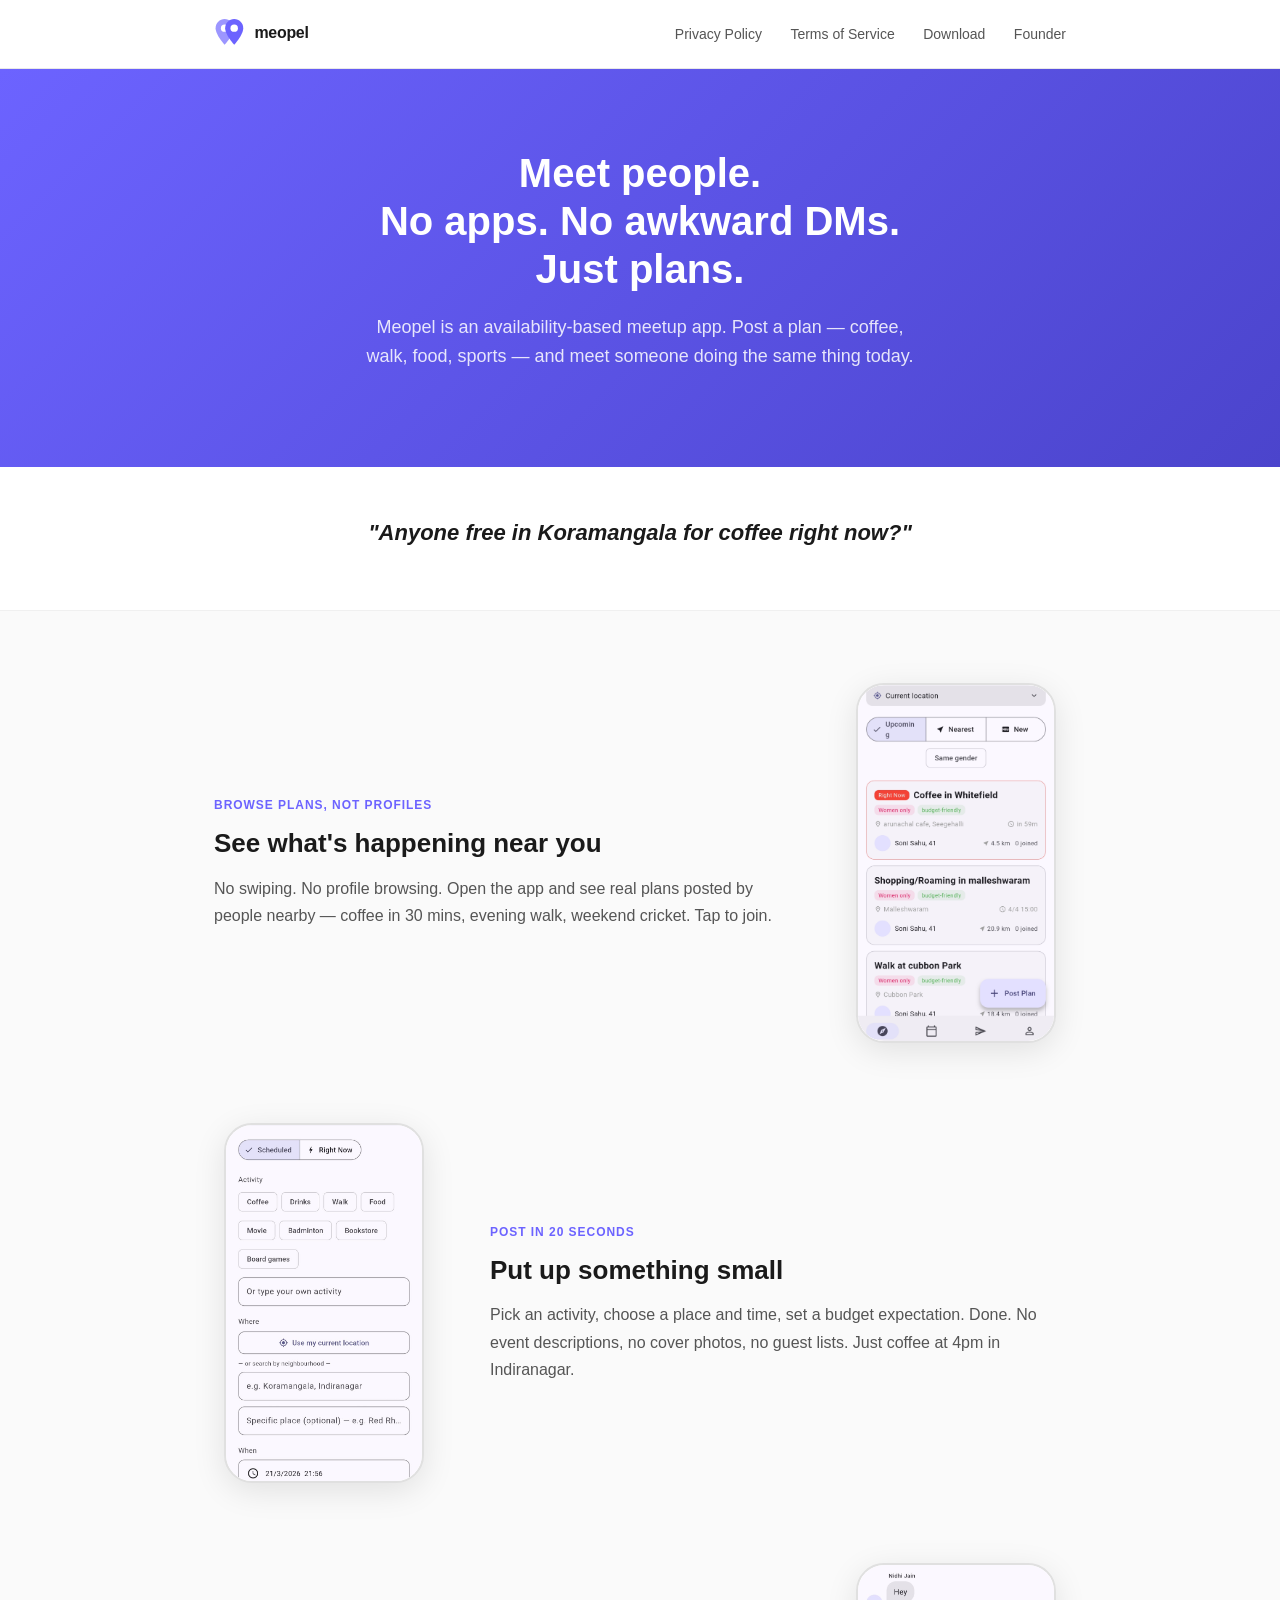
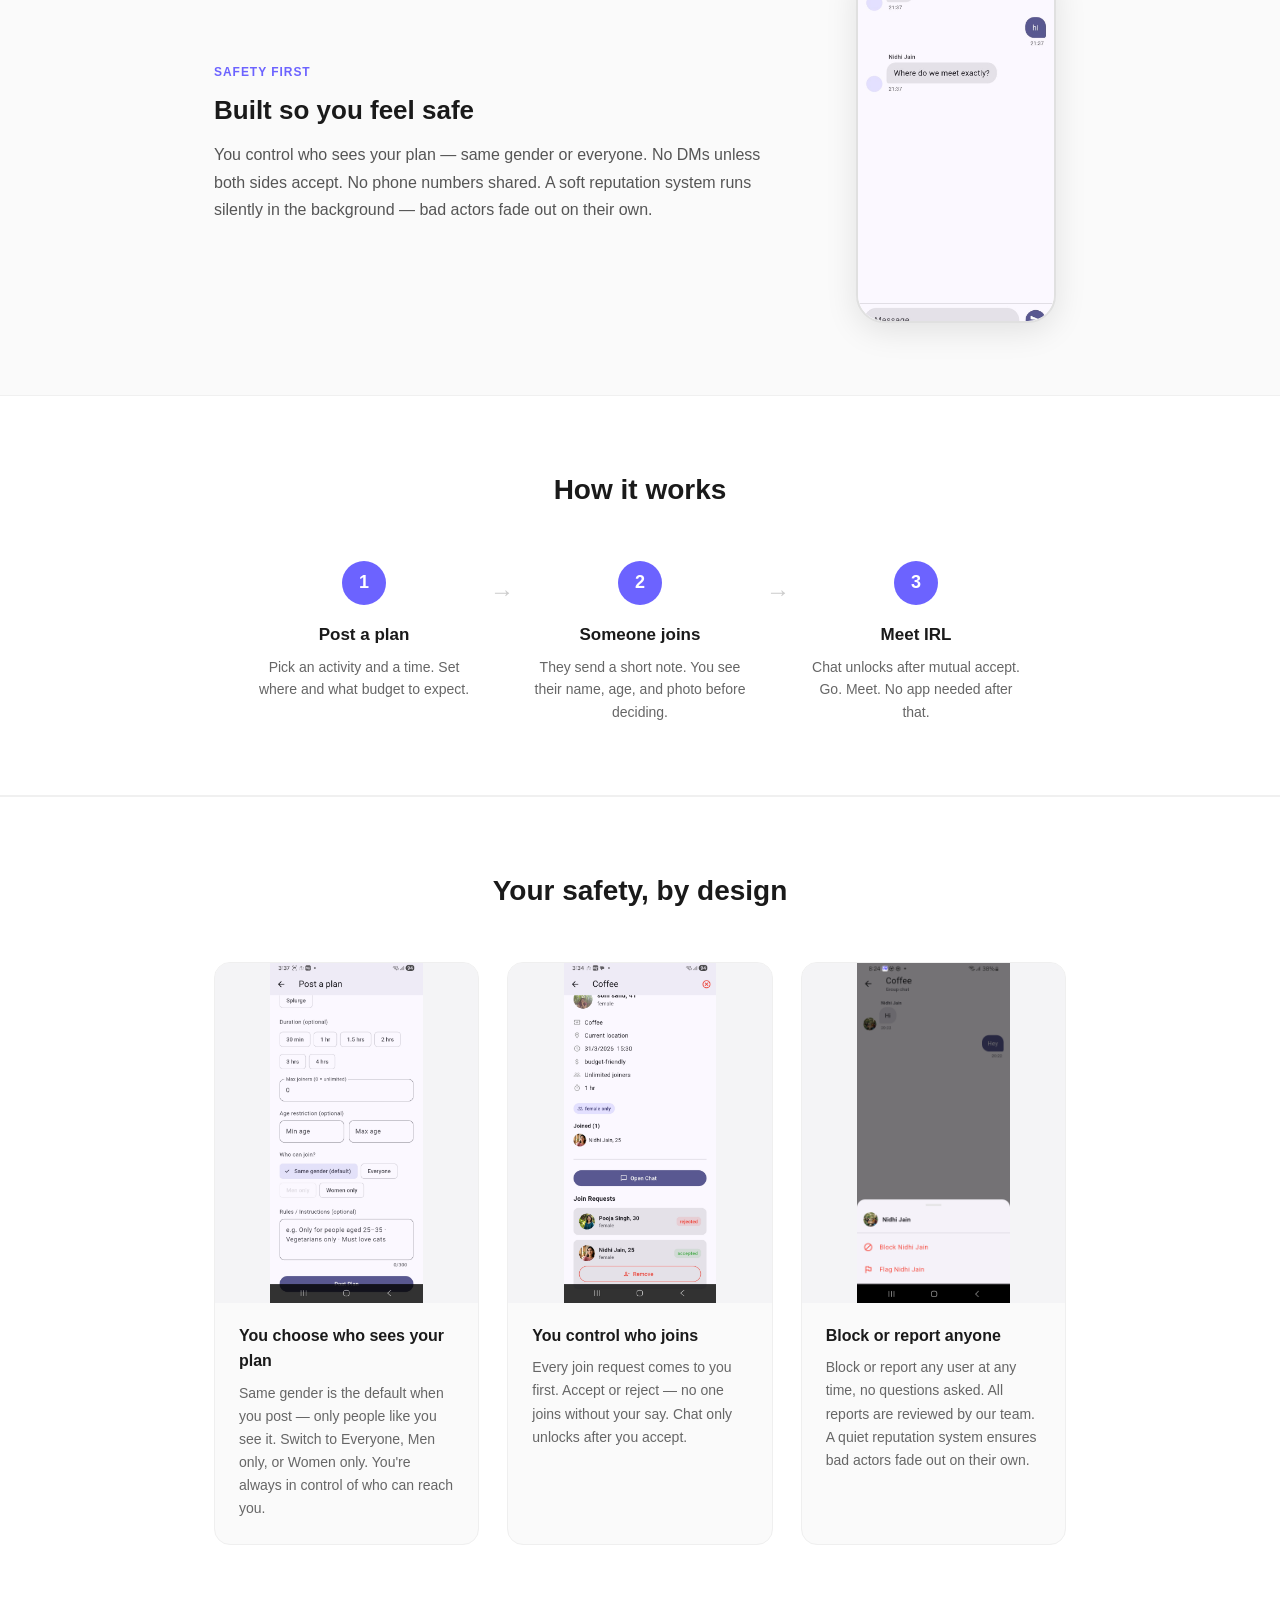
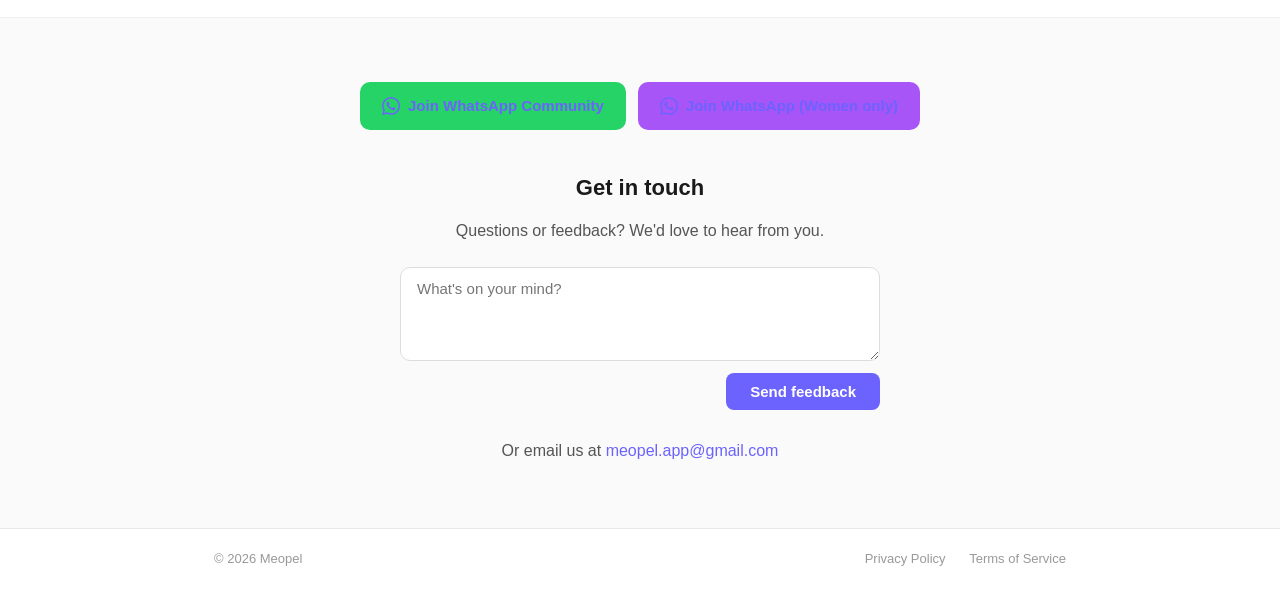
==== commit f9841b36: "Add WhatsApp community links above contact section Two buttons: general community and women-only gro" ====
--- a/index.html
+++ b/index.html
@@ -136,6 +136,17 @@
     <!-- Contact -->
     <section class="contact">
       <div class="container">
+        <div class="whatsapp-links">
+          <a href="https://chat.whatsapp.com/D6tutma3B4l3BjO7L0V1tN" class="whatsapp-btn" target="_blank" rel="noopener">
+            <svg xmlns="http://www.w3.org/2000/svg" width="18" height="18" viewBox="0 0 24 24" fill="currentColor"><path d="M17.472 14.382c-.297-.149-1.758-.867-2.03-.967-.273-.099-.471-.148-.67.15-.197.297-.767.966-.94 1.164-.173.199-.347.223-.644.075-.297-.15-1.255-.463-2.39-1.475-.883-.788-1.48-1.761-1.653-2.059-.173-.297-.018-.458.13-.606.134-.133.298-.347.446-.52.149-.174.198-.298.298-.497.099-.198.05-.371-.025-.52-.075-.149-.669-1.612-.916-2.207-.242-.579-.487-.5-.669-.51-.173-.008-.371-.01-.57-.01-.198 0-.52.074-.792.372-.272.297-1.04 1.016-1.04 2.479 0 1.462 1.065 2.875 1.213 3.074.149.198 2.096 3.2 5.077 4.487.709.306 1.262.489 1.694.625.712.227 1.36.195 1.871.118.571-.085 1.758-.719 2.006-1.413.248-.694.248-1.289.173-1.413-.074-.124-.272-.198-.57-.347m-5.421 7.403h-.004a9.87 9.87 0 01-5.031-1.378l-.361-.214-3.741.982.998-3.648-.235-.374a9.86 9.86 0 01-1.51-5.26c.001-5.45 4.436-9.884 9.888-9.884 2.64 0 5.122 1.03 6.988 2.898a9.825 9.825 0 012.893 6.994c-.003 5.45-4.437 9.884-9.885 9.884m8.413-18.297A11.815 11.815 0 0012.05 0C5.495 0 .16 5.335.157 11.892c0 2.096.547 4.142 1.588 5.945L.057 24l6.305-1.654a11.882 11.882 0 005.683 1.448h.005c6.554 0 11.89-5.335 11.893-11.893a11.821 11.821 0 00-3.48-8.413z"/></svg>
+            Join WhatsApp Community
+          </a>
+          <a href="https://chat.whatsapp.com/HDNreTWnLBuHH1MNHops11" class="whatsapp-btn whatsapp-btn-women" target="_blank" rel="noopener">
+            <svg xmlns="http://www.w3.org/2000/svg" width="18" height="18" viewBox="0 0 24 24" fill="currentColor"><path d="M17.472 14.382c-.297-.149-1.758-.867-2.03-.967-.273-.099-.471-.148-.67.15-.197.297-.767.966-.94 1.164-.173.199-.347.223-.644.075-.297-.15-1.255-.463-2.39-1.475-.883-.788-1.48-1.761-1.653-2.059-.173-.297-.018-.458.13-.606.134-.133.298-.347.446-.52.149-.174.198-.298.298-.497.099-.198.05-.371-.025-.52-.075-.149-.669-1.612-.916-2.207-.242-.579-.487-.5-.669-.51-.173-.008-.371-.01-.57-.01-.198 0-.52.074-.792.372-.272.297-1.04 1.016-1.04 2.479 0 1.462 1.065 2.875 1.213 3.074.149.198 2.096 3.2 5.077 4.487.709.306 1.262.489 1.694.625.712.227 1.36.195 1.871.118.571-.085 1.758-.719 2.006-1.413.248-.694.248-1.289.173-1.413-.074-.124-.272-.198-.57-.347m-5.421 7.403h-.004a9.87 9.87 0 01-5.031-1.378l-.361-.214-3.741.982.998-3.648-.235-.374a9.86 9.86 0 01-1.51-5.26c.001-5.45 4.436-9.884 9.888-9.884 2.64 0 5.122 1.03 6.988 2.898a9.825 9.825 0 012.893 6.994c-.003 5.45-4.437 9.884-9.885 9.884m8.413-18.297A11.815 11.815 0 0012.05 0C5.495 0 .16 5.335.157 11.892c0 2.096.547 4.142 1.588 5.945L.057 24l6.305-1.654a11.882 11.882 0 005.683 1.448h.005c6.554 0 11.89-5.335 11.893-11.893a11.821 11.821 0 00-3.48-8.413z"/></svg>
+            Join WhatsApp (Women only)
+          </a>
+        </div>
+
         <h2>Get in touch</h2>
         <p>Questions or feedback? We'd love to hear from you.</p>
         <form class="feedback-form" id="feedbackForm">
--- a/style.css
+++ b/style.css
@@ -639,3 +639,32 @@
 .feedback-status.error { color: #c0392b; }
 
 .contact-email { margin-top: 16px; font-size: 14px; color: #999; }
+
+.whatsapp-links {
+  display: flex;
+  gap: 12px;
+  justify-content: center;
+  flex-wrap: wrap;
+  margin-bottom: 40px;
+}
+
+.whatsapp-btn {
+  display: inline-flex;
+  align-items: center;
+  gap: 8px;
+  padding: 12px 22px;
+  border-radius: 10px;
+  font-size: 15px;
+  font-weight: 600;
+  text-decoration: none;
+  background: #25D366;
+  color: #fff;
+}
+
+.whatsapp-btn:hover { background: #1ebe5d; }
+
+.whatsapp-btn-women {
+  background: #a855f7;
+}
+
+.whatsapp-btn-women:hover { background: #9333ea; }
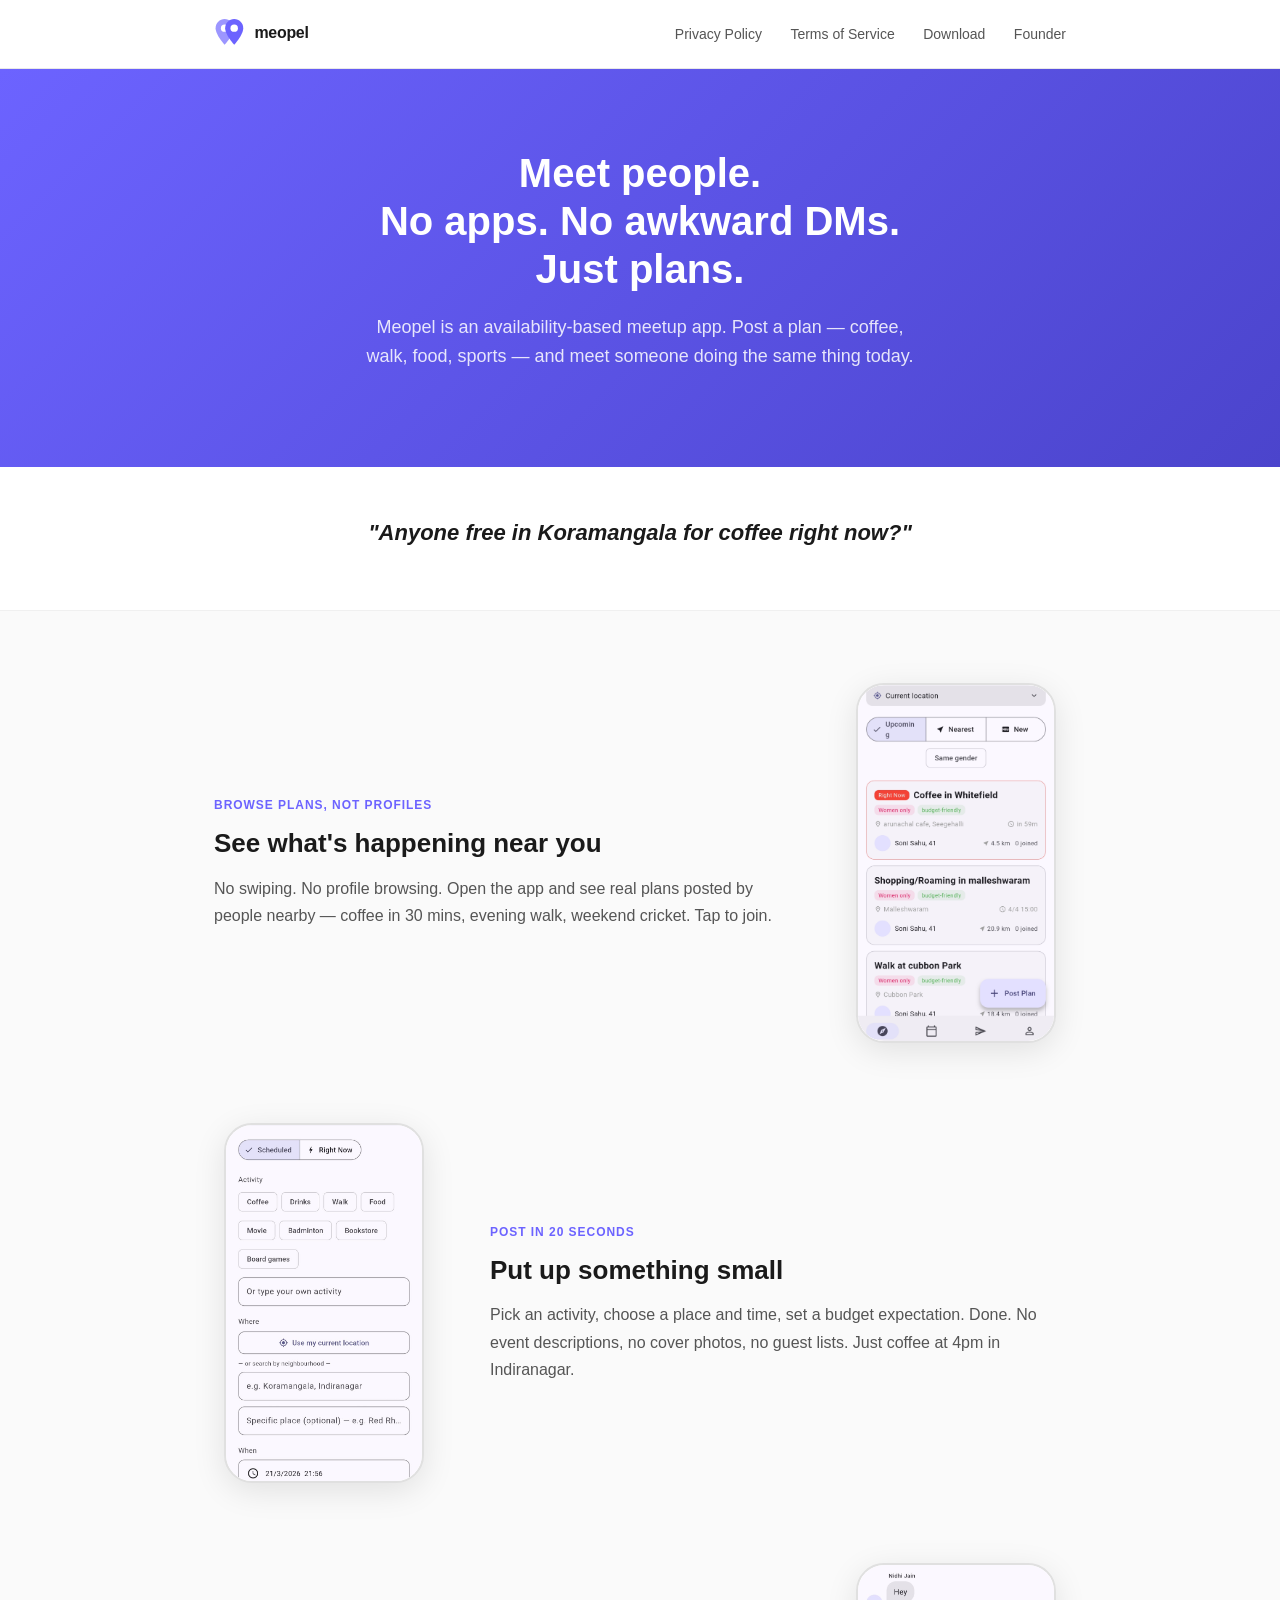
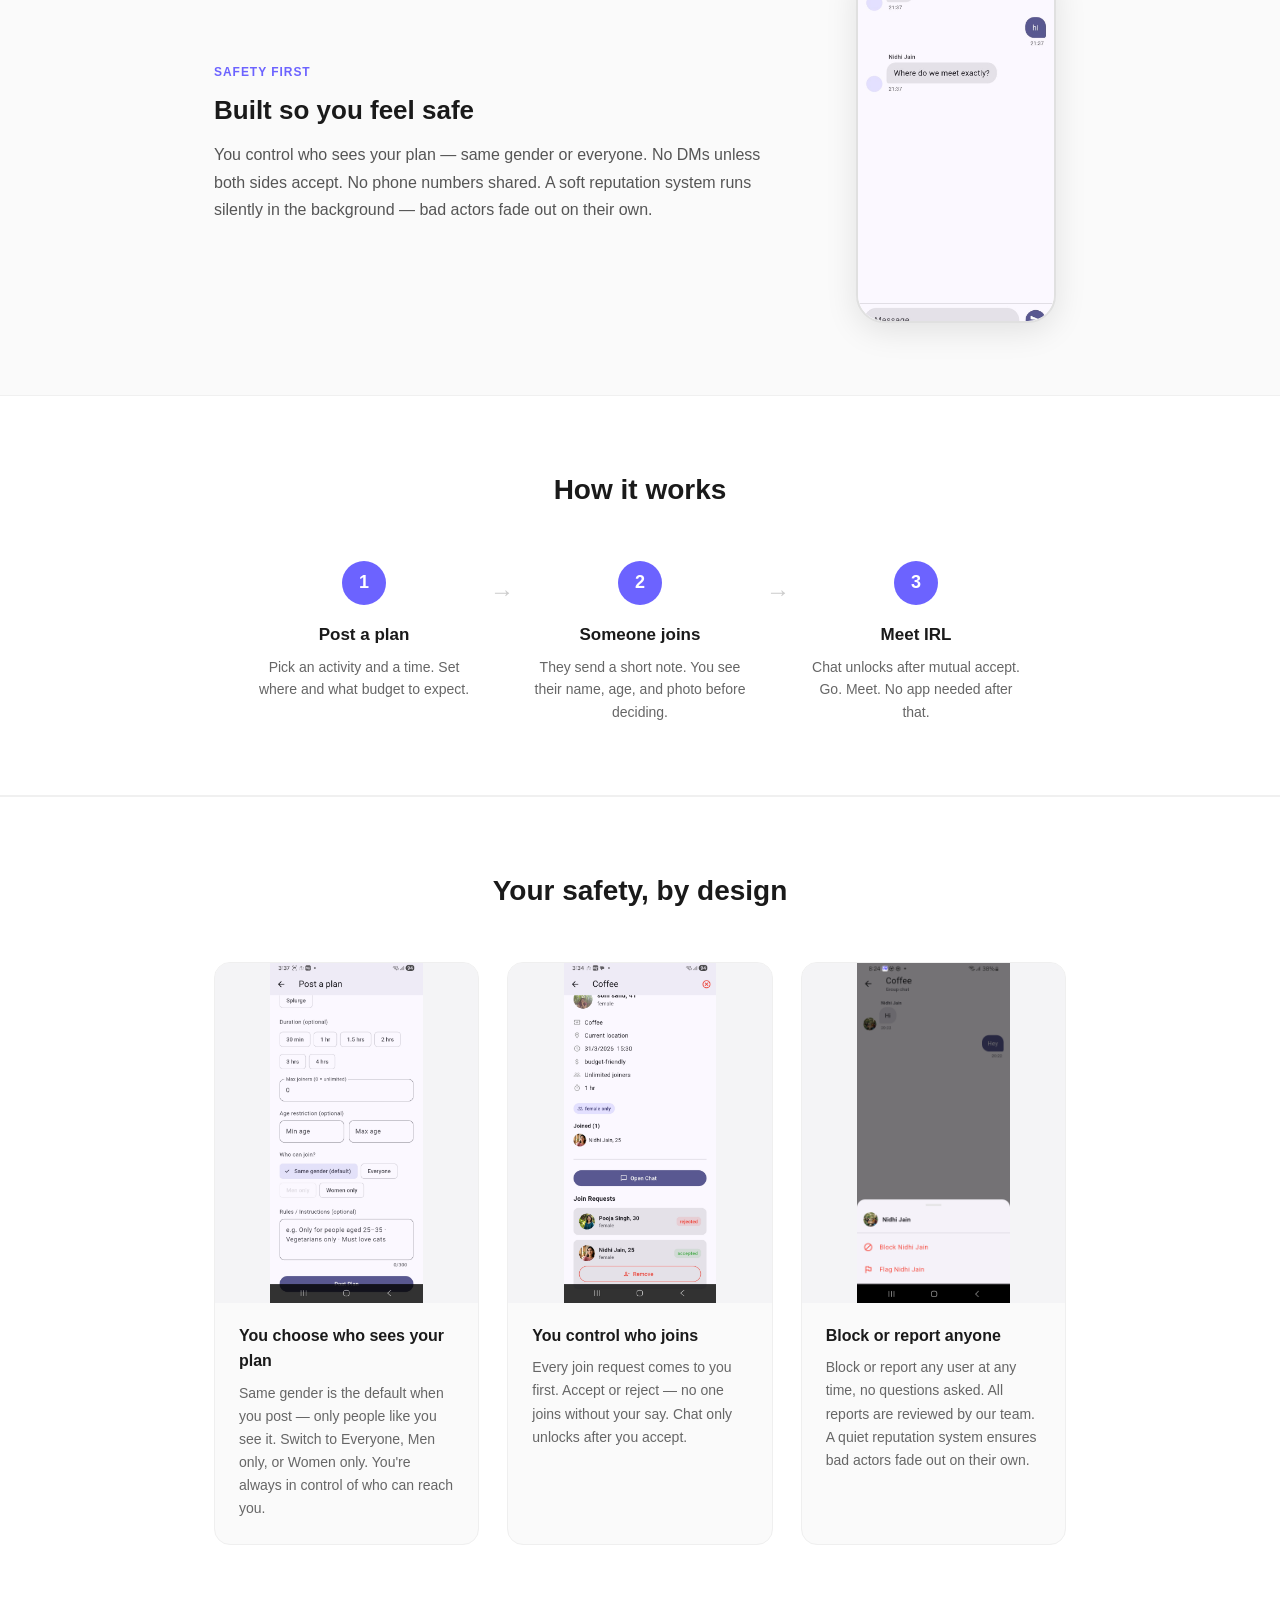
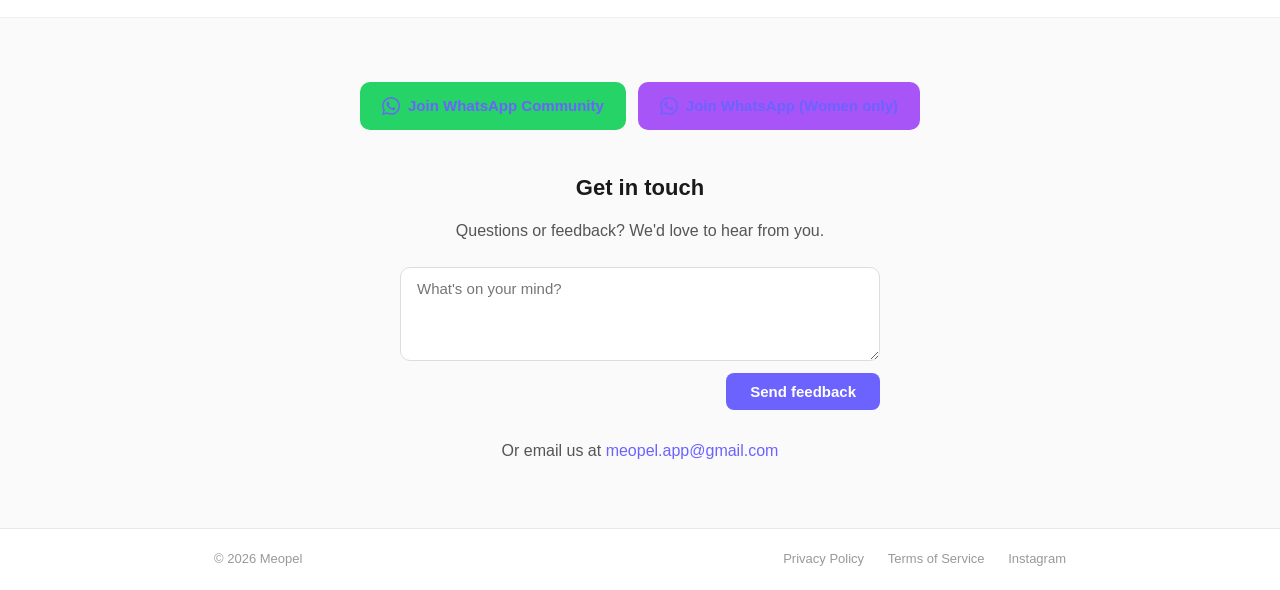
==== commit 73ceceb9: "Add Instagram link to footer" ====
--- a/index.html
+++ b/index.html
@@ -225,6 +225,7 @@
       <nav>
         <a href="privacy.html">Privacy Policy</a>
         <a href="terms.html">Terms of Service</a>
+        <a href="https://www.instagram.com/meopelapp/" target="_blank" rel="noopener">Instagram</a>
       </nav>
     </div>
   </footer>
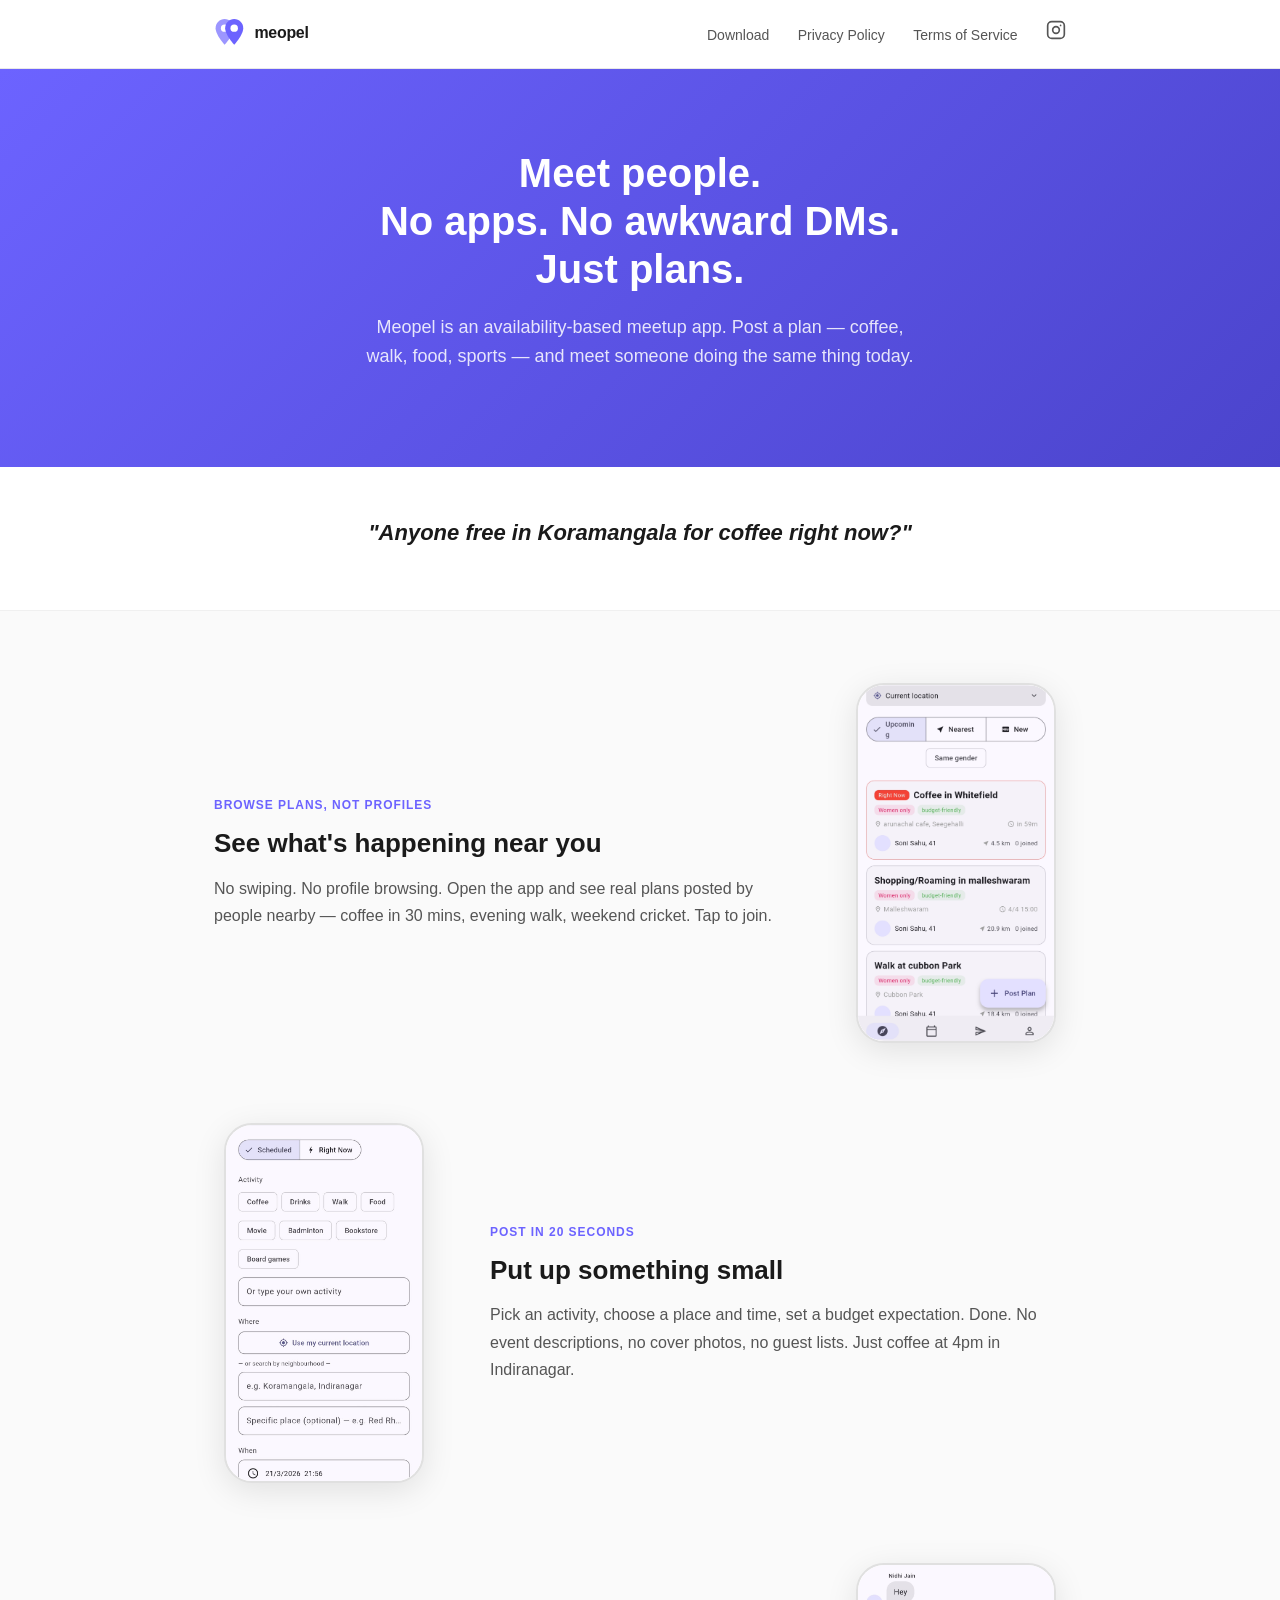
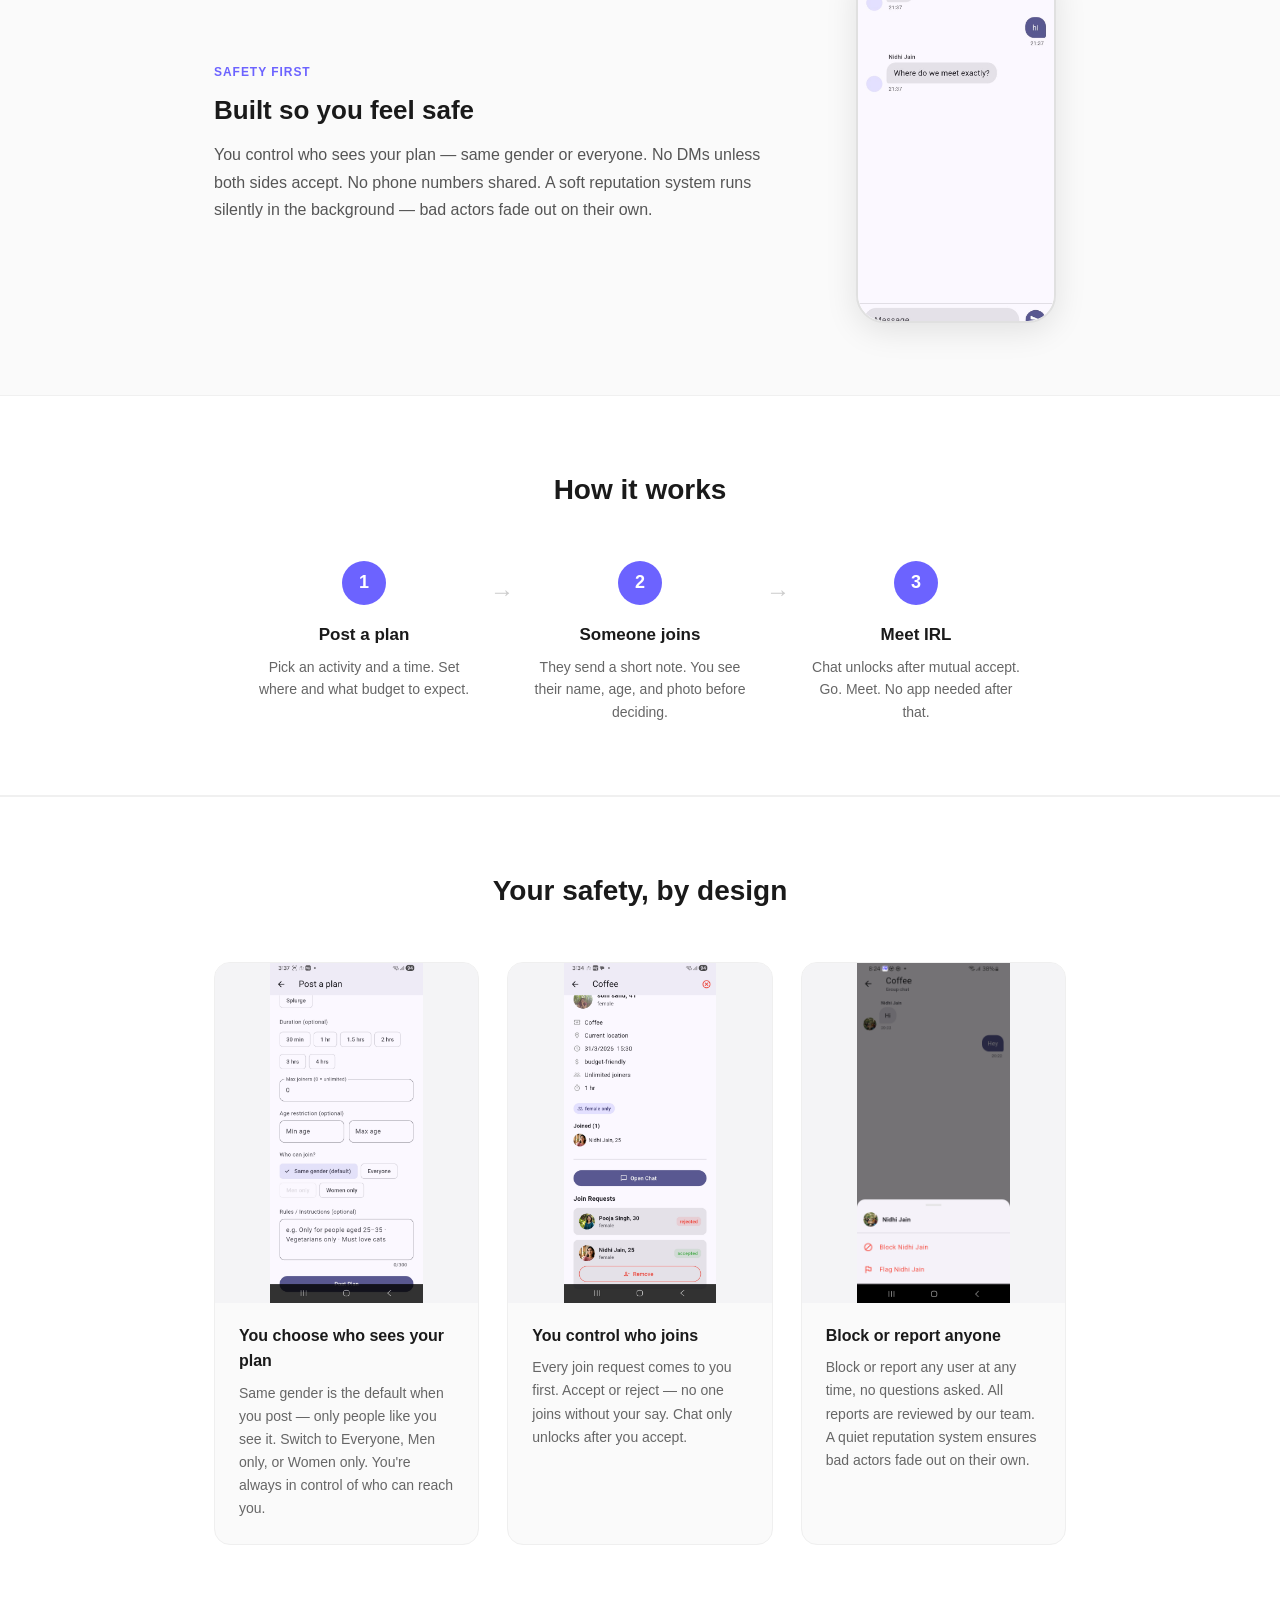
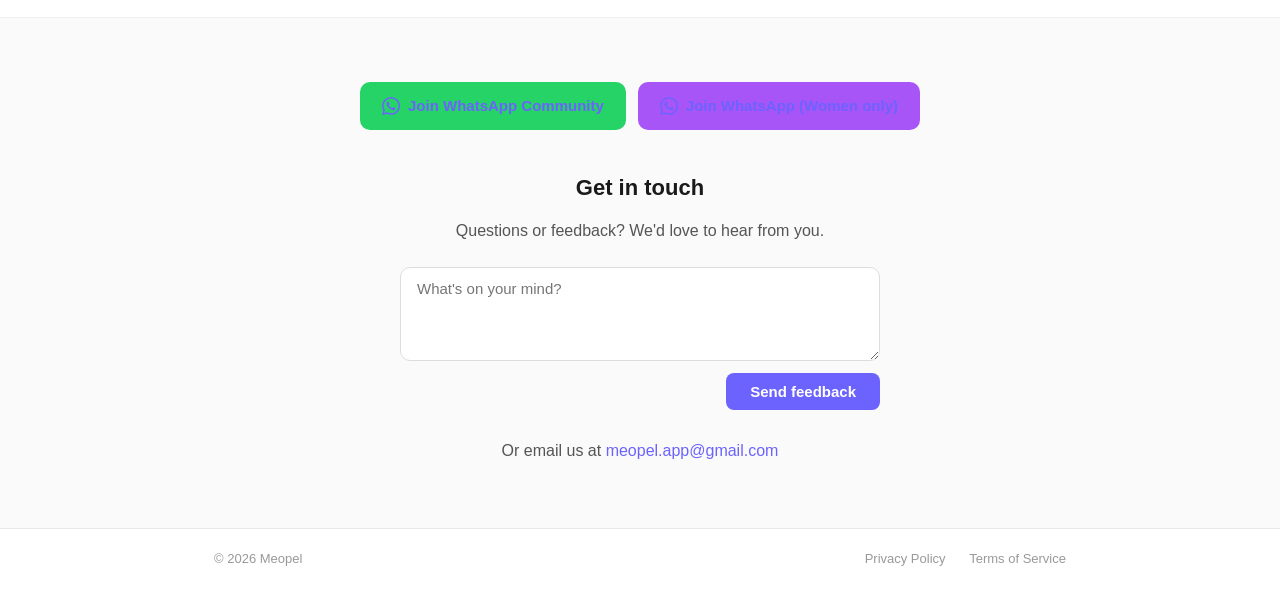
==== commit 782410c3: "Header nav: reorder links, add Instagram icon, remove Founder link" ====
--- a/index.html
+++ b/index.html
@@ -12,10 +12,12 @@
     <div class="container">
       <img src="logo.svg" alt="Meopel" class="logo" />
       <nav>
+        <a href="download.html">Download</a>
         <a href="privacy.html">Privacy Policy</a>
         <a href="terms.html">Terms of Service</a>
-        <a href="download.html">Download</a>
-        <a href="founder.html">Founder</a>
+        <a href="https://www.instagram.com/meopelapp/" target="_blank" rel="noopener" aria-label="Instagram">
+          <svg xmlns="http://www.w3.org/2000/svg" width="20" height="20" viewBox="0 0 24 24" fill="none" stroke="currentColor" stroke-width="2" stroke-linecap="round" stroke-linejoin="round"><rect x="2" y="2" width="20" height="20" rx="5" ry="5"/><circle cx="12" cy="12" r="4"/><circle cx="17.5" cy="6.5" r="1" fill="currentColor" stroke="none"/></svg>
+        </a>
       </nav>
     </div>
   </header>
@@ -225,7 +227,6 @@
       <nav>
         <a href="privacy.html">Privacy Policy</a>
         <a href="terms.html">Terms of Service</a>
-        <a href="https://www.instagram.com/meopelapp/" target="_blank" rel="noopener">Instagram</a>
       </nav>
     </div>
   </footer>
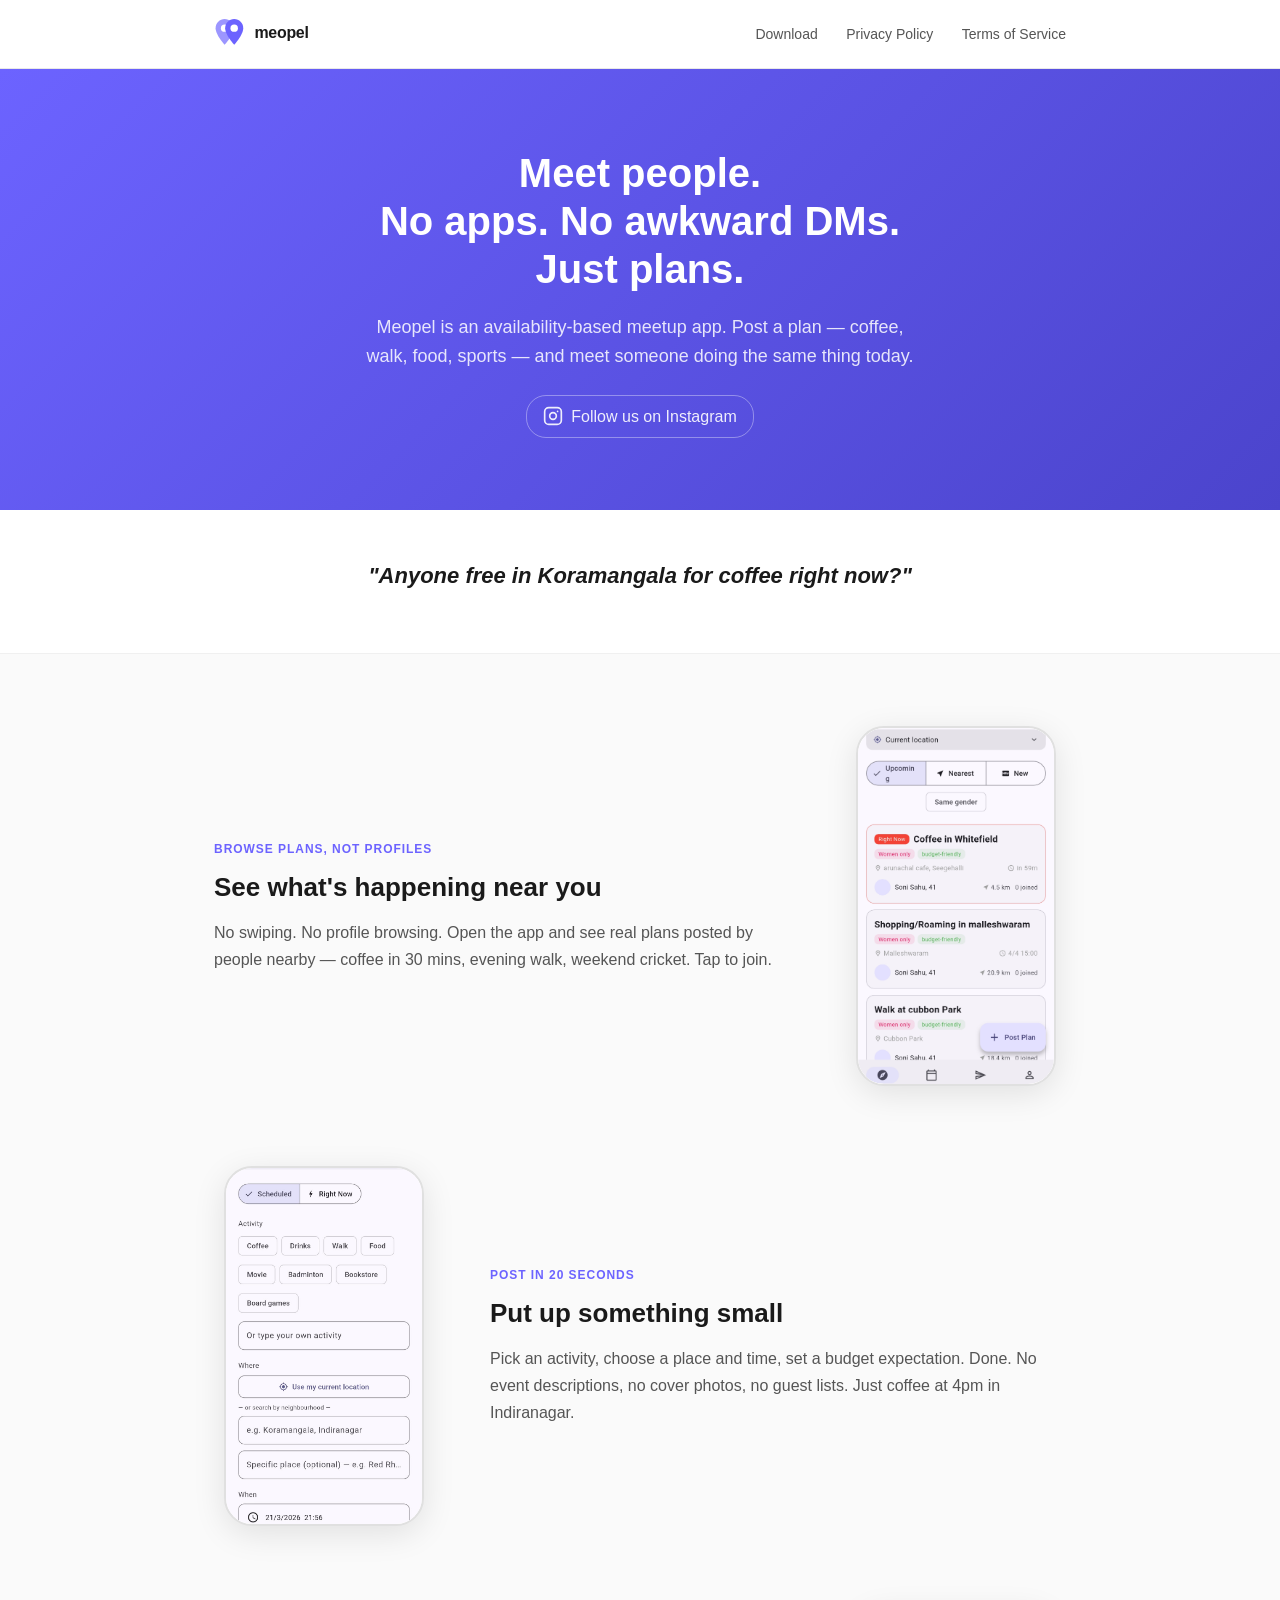
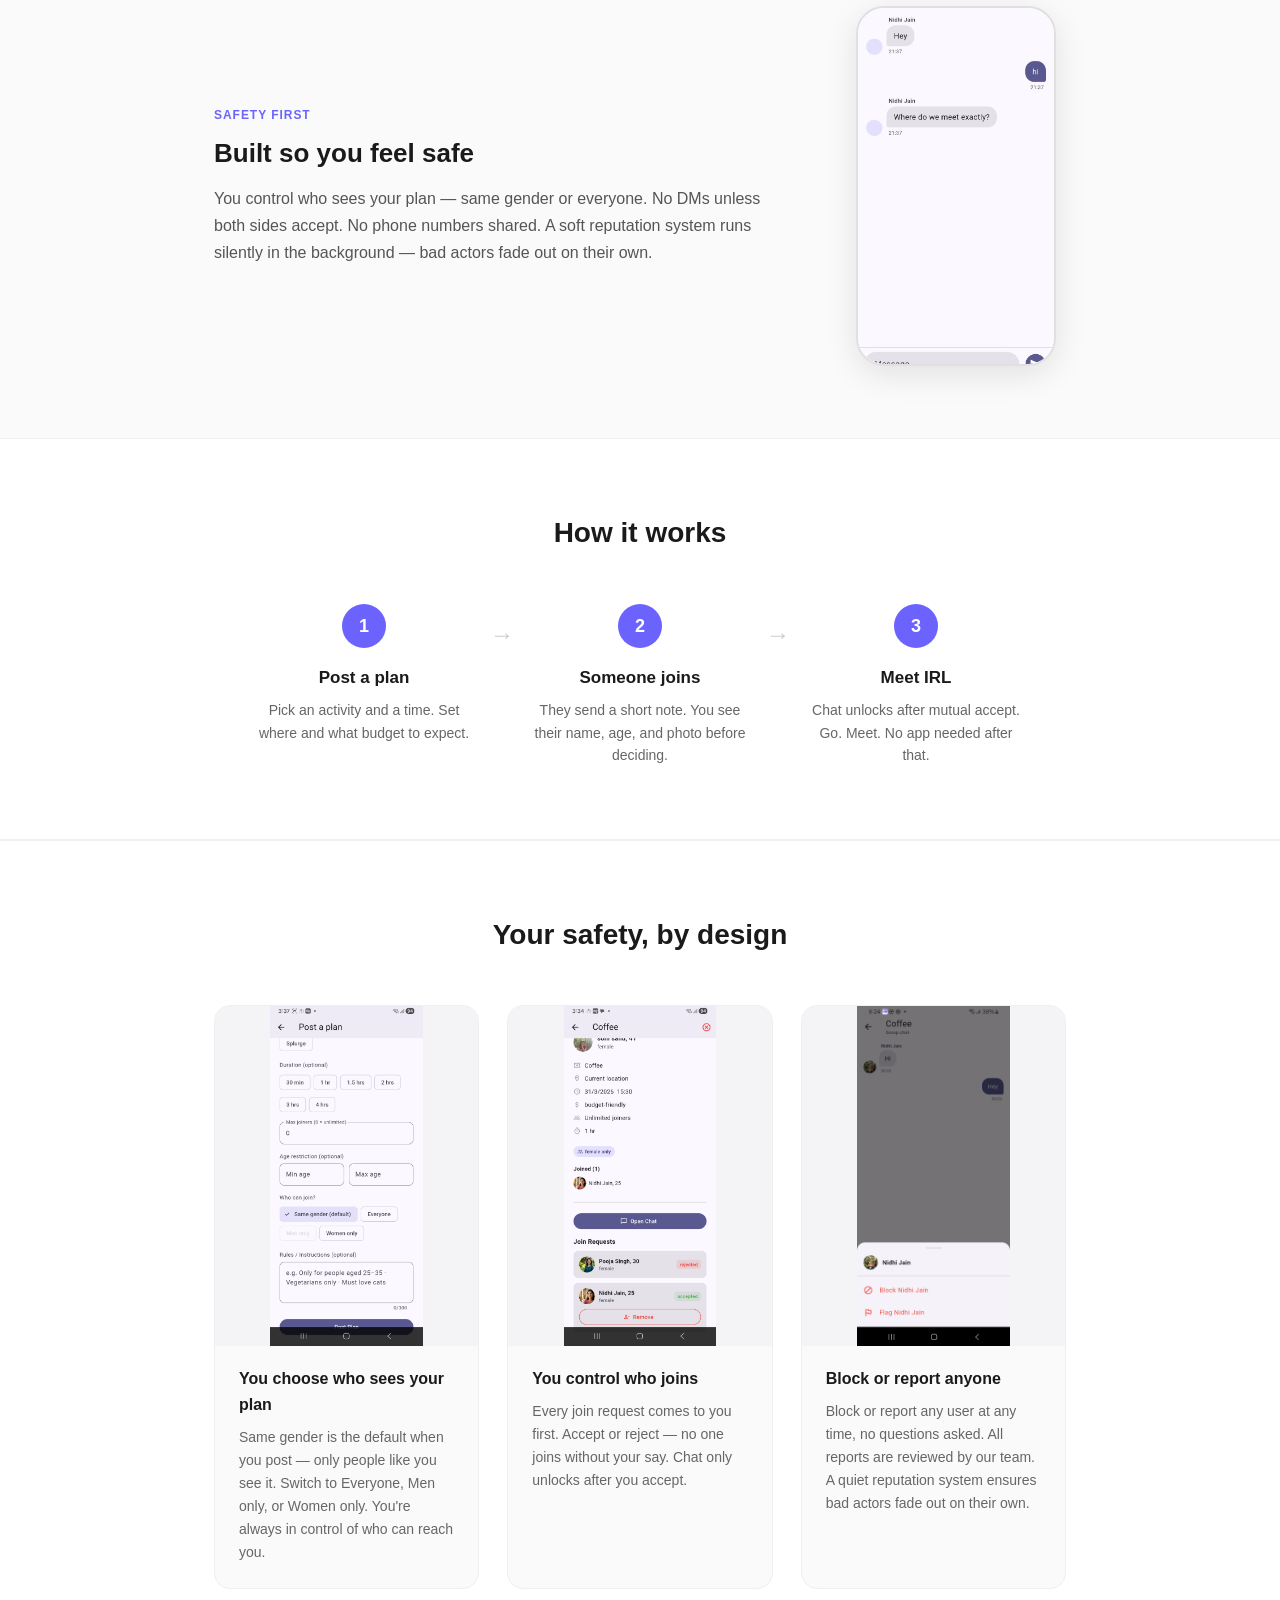
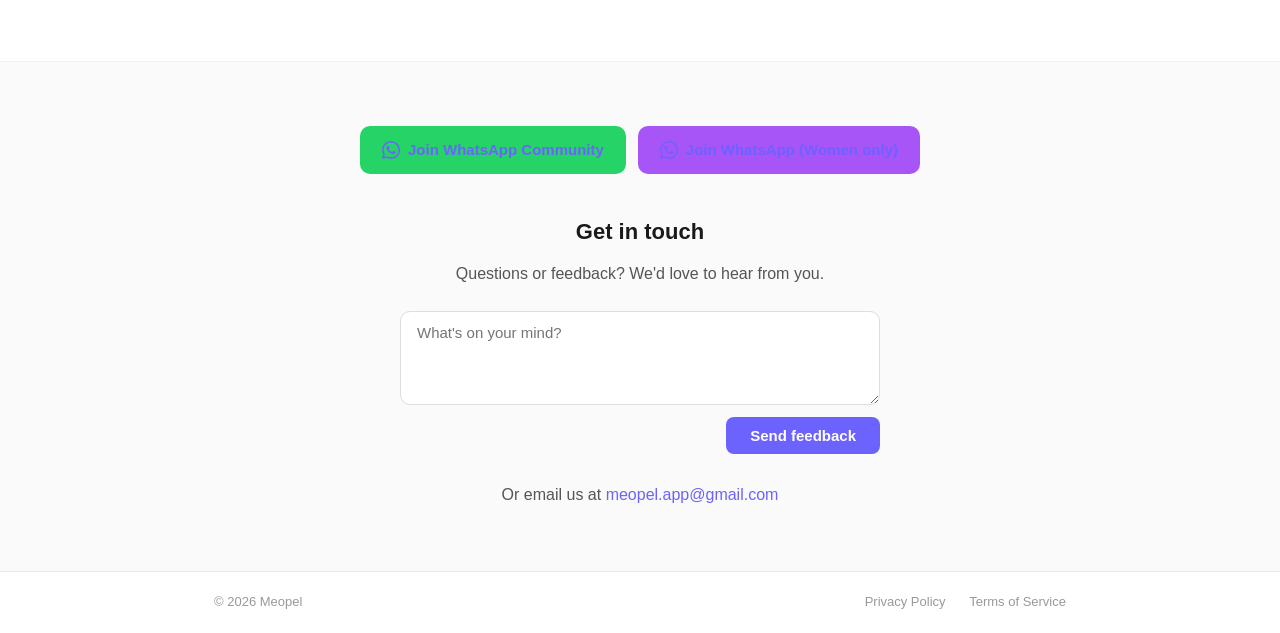
==== commit 51933805: "Move Instagram link to hero section for better visibility" ====
--- a/index.html
+++ b/index.html
@@ -15,9 +15,6 @@
         <a href="download.html">Download</a>
         <a href="privacy.html">Privacy Policy</a>
         <a href="terms.html">Terms of Service</a>
-        <a href="https://www.instagram.com/meopelapp/" target="_blank" rel="noopener" aria-label="Instagram">
-          <svg xmlns="http://www.w3.org/2000/svg" width="20" height="20" viewBox="0 0 24 24" fill="none" stroke="currentColor" stroke-width="2" stroke-linecap="round" stroke-linejoin="round"><rect x="2" y="2" width="20" height="20" rx="5" ry="5"/><circle cx="12" cy="12" r="4"/><circle cx="17.5" cy="6.5" r="1" fill="currentColor" stroke="none"/></svg>
-        </a>
       </nav>
     </div>
   </header>
@@ -29,6 +26,12 @@
       <div class="container">
         <h1>Meet people.<br>No apps. No awkward DMs.<br>Just plans.</h1>
         <p>Meopel is an availability-based meetup app. Post a plan — coffee, walk, food, sports — and meet someone doing the same thing today.</p>
+        <div style="display: flex; justify-content: center; margin-top: 24px;">
+          <a href="https://www.instagram.com/meopelapp/" target="_blank" rel="noopener" aria-label="Instagram" style="color: white; opacity: 0.9; display: flex; align-items: center; gap: 8px; text-decoration: none; font-weight: 500; font-size: 16px; border: 1px solid rgba(255,255,255,0.4); padding: 8px 16px; border-radius: 20px; transition: opacity 0.2s;" onmouseover="this.style.opacity='1'" onmouseout="this.style.opacity='0.9'">
+            <svg xmlns="http://www.w3.org/2000/svg" width="20" height="20" viewBox="0 0 24 24" fill="none" stroke="currentColor" stroke-width="2" stroke-linecap="round" stroke-linejoin="round"><rect x="2" y="2" width="20" height="20" rx="5" ry="5"/><circle cx="12" cy="12" r="4"/><circle cx="17.5" cy="6.5" r="1" fill="currentColor" stroke="none"/></svg>
+            Follow us on Instagram
+          </a>
+        </div>
       </div>
     </section>
 
